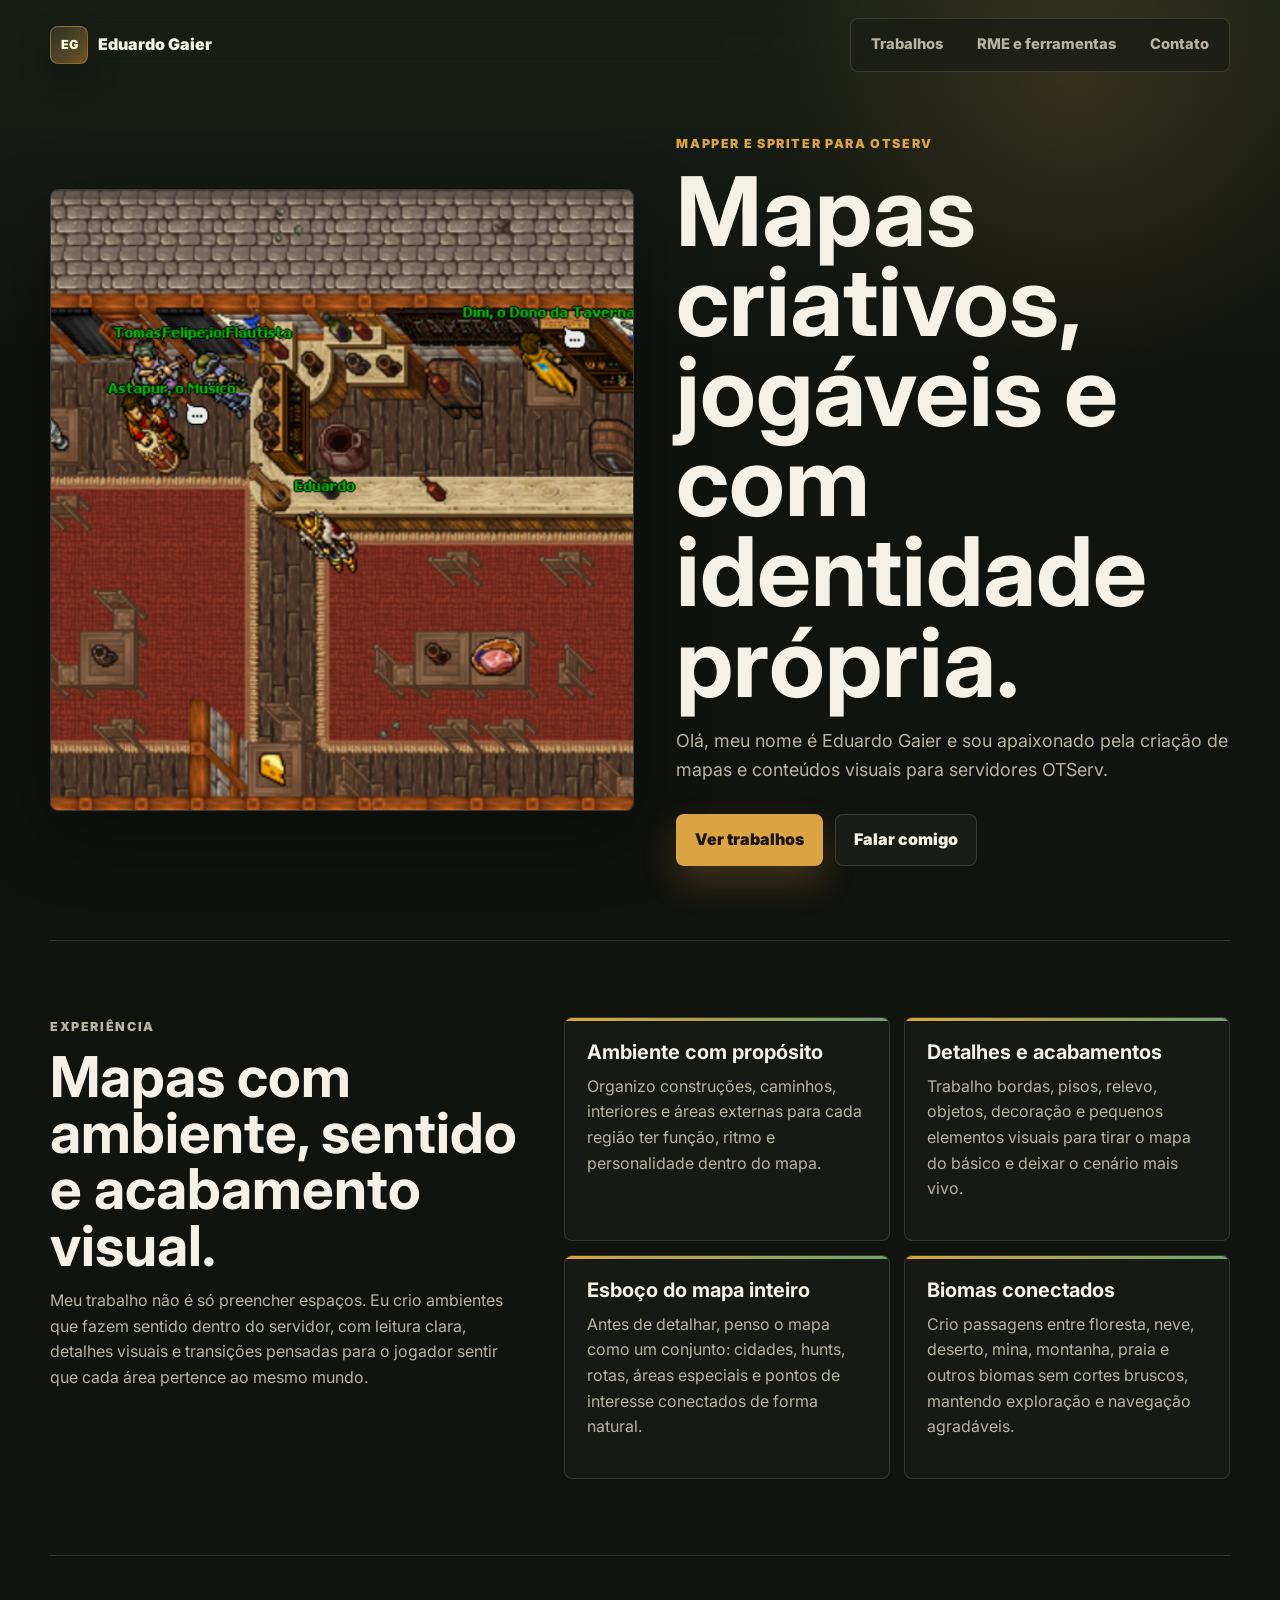
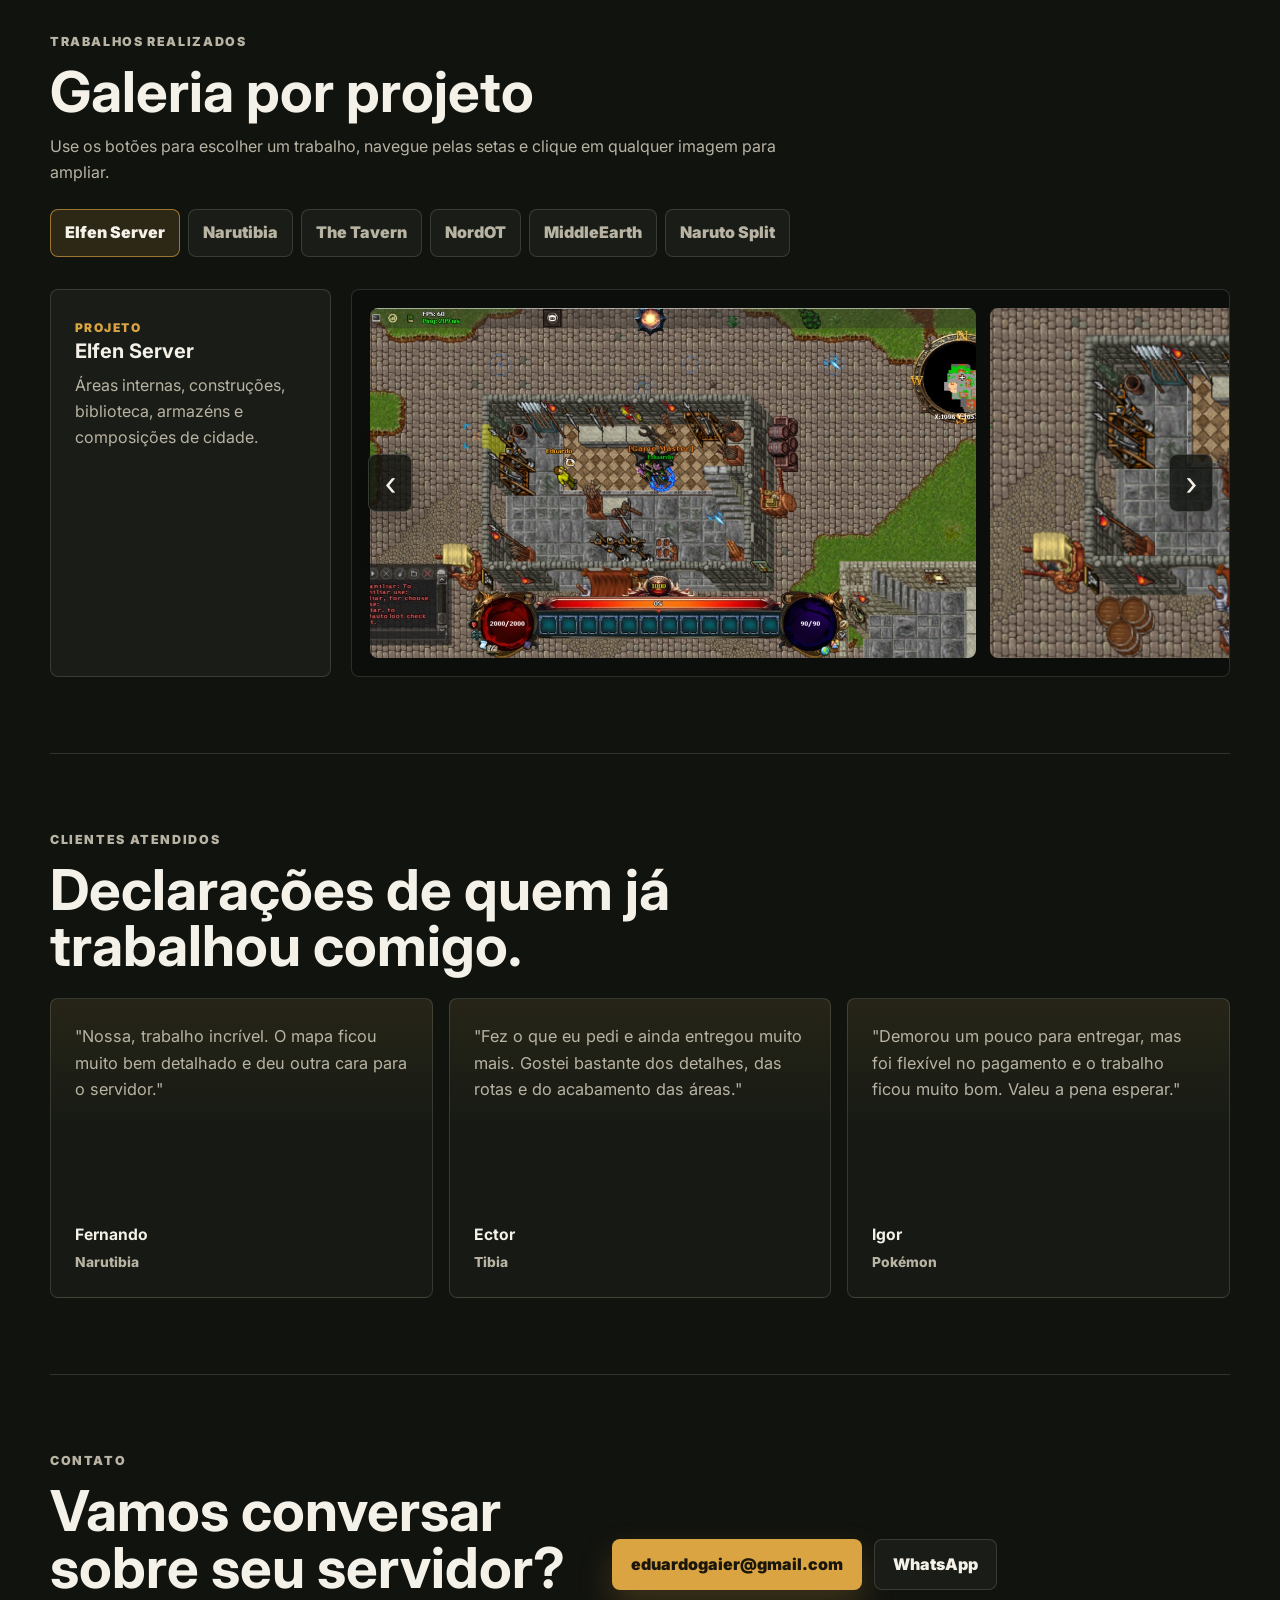
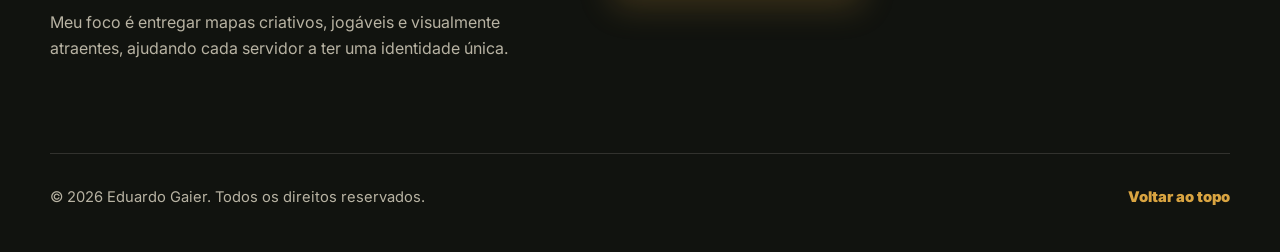
==== index.html @ 2054df47 "Remove aviso dos depoimentos" ====
<!doctype html>
<html lang="pt-BR">
  <head>
    <meta charset="utf-8" />
    <meta name="viewport" content="width=device-width, initial-scale=1" />
    <meta
      name="description"
      content="Portfólio de Eduardo Gaier, mapper e spriter para OTServ, com mapas detalhados, biomas conectados e ambientes com identidade própria."
    />
    <meta name="theme-color" content="#1a4f43" />
    <title>Eduardo Gaier | Mapper & Spriter OTServ</title>
    <link rel="preconnect" href="https://fonts.googleapis.com" />
    <link rel="preconnect" href="https://fonts.gstatic.com" crossorigin />
    <link
      href="https://fonts.googleapis.com/css2?family=Inter:wght@400;600;700;800;900&display=swap"
      rel="stylesheet"
    />
    <link rel="stylesheet" href="styles.css" />
  </head>
  <body>
    <header class="site-header">
      <a class="logo" href="#inicio" aria-label="Voltar para o início">
        <span class="logo-mark" aria-hidden="true">EG</span>
        <span>Eduardo Gaier</span>
      </a>

      <nav class="nav" aria-label="Navegação principal">
        <a href="#trabalhos">Trabalhos</a>
        <a href="rme.html">RME e ferramentas</a>
        <a href="#contato">Contato</a>
      </nav>
    </header>

    <main>
      <section class="hero" id="inicio">
        <div class="hero-media">
          <img src="images/tavern.png" alt="Mapa interno medieval criado para OTServ" />
        </div>

        <div class="hero-content">
          <p class="eyebrow">Mapper e spriter para OTServ</p>
          <h1>Mapas criativos, jogáveis e com identidade própria.</h1>
          <p class="hero-copy">
            Olá, meu nome é Eduardo Gaier e sou apaixonado pela criação de mapas
            e conteúdos visuais para servidores OTServ.
          </p>
          <div class="hero-actions" aria-label="Ações principais">
            <a class="button primary" href="#trabalhos">Ver trabalhos</a>
            <a class="button secondary" href="#contato">Falar comigo</a>
          </div>
        </div>
      </section>

      <section class="intro section-band" aria-labelledby="sobre-title">
        <div>
          <p class="eyebrow">Experiência</p>
          <h2 id="sobre-title">Mapas com ambiente, sentido e acabamento visual.</h2>
          <p class="intro-lead">
            Meu trabalho não é só preencher espaços. Eu crio ambientes que fazem
            sentido dentro do servidor, com leitura clara, detalhes visuais e
            transições pensadas para o jogador sentir que cada área pertence ao
            mesmo mundo.
          </p>
        </div>
        <div class="craft-list">
          <article>
            <h3>Ambiente com propósito</h3>
            <p>
              Organizo construções, caminhos, interiores e áreas externas para
              cada região ter função, ritmo e personalidade dentro do mapa.
            </p>
          </article>
          <article>
            <h3>Detalhes e acabamentos</h3>
            <p>
              Trabalho bordas, pisos, relevo, objetos, decoração e pequenos
              elementos visuais para tirar o mapa do básico e deixar o cenário
              mais vivo.
            </p>
          </article>
          <article>
            <h3>Esboço do mapa inteiro</h3>
            <p>
              Antes de detalhar, penso o mapa como um conjunto: cidades, hunts,
              rotas, áreas especiais e pontos de interesse conectados de forma
              natural.
            </p>
          </article>
          <article>
            <h3>Biomas conectados</h3>
            <p>
              Crio passagens entre floresta, neve, deserto, mina, montanha,
              praia e outros biomas sem cortes bruscos, mantendo exploração e
              navegação agradáveis.
            </p>
          </article>
        </div>
      </section>

      <section class="works section-band" id="trabalhos" aria-labelledby="trabalhos-title">
        <div class="section-heading">
          <p class="eyebrow">Trabalhos realizados</p>
          <h2 id="trabalhos-title">Galeria por projeto</h2>
          <p>
            Use os botões para escolher um trabalho, navegue pelas setas e clique
            em qualquer imagem para ampliar.
          </p>
        </div>

        <div class="work-tabs" role="tablist" aria-label="Selecionar trabalho">
          <button class="work-tab active" type="button" role="tab" aria-selected="true" data-work="elfen">
            Elfen Server
          </button>
          <button class="work-tab" type="button" role="tab" aria-selected="false" data-work="narutibia">
            Narutibia
          </button>
          <button class="work-tab" type="button" role="tab" aria-selected="false" data-work="tavern">
            The Tavern
          </button>
          <button class="work-tab" type="button" role="tab" aria-selected="false" data-work="nordot">
            NordOT
          </button>
          <button class="work-tab" type="button" role="tab" aria-selected="false" data-work="middleearth">
            MiddleEarth
          </button>
          <button class="work-tab" type="button" role="tab" aria-selected="false" data-work="split">
            Naruto Split
          </button>
        </div>

        <div class="work-panels">
          <article class="work-panel active" id="work-elfen" data-work-panel="elfen">
            <div class="work-copy">
              <span>Projeto</span>
              <h3>Elfen Server</h3>
              <p>Áreas internas, construções, biblioteca, armazéns e composições de cidade.</p>
            </div>
            <div class="carousel" data-carousel>
              <button class="carousel-arrow prev" type="button" aria-label="Imagem anterior">&lsaquo;</button>
              <div class="carousel-track">
                <button class="gallery-image" type="button"><img src="images/Elfen%20server.jpg" alt="Área de cidade no Elfen Server" /></button>
                <button class="gallery-image" type="button"><img src="images/armadosdsd.png" alt="Interior com detalhes de armazém" /></button>
                <button class="gallery-image" type="button"><img src="images/armaria.png" alt="Construções e área urbana do Elfen Server" /></button>
                <button class="gallery-image" type="button"><img src="images/biblioteca%202.png" alt="Biblioteca circular do Elfen Server" /></button>
                <button class="gallery-image" type="button"><img src="images/dp1.png" alt="Interior de construção com mobília" /></button>
                <button class="gallery-image" type="button"><img src="images/dp2.png" alt="Telhado e estrutura externa de construção" /></button>
              </div>
              <button class="carousel-arrow next" type="button" aria-label="Próxima imagem">&rsaquo;</button>
            </div>
          </article>

          <article class="work-panel" id="work-narutibia" data-work-panel="narutibia">
            <div class="work-copy">
              <span>Projeto</span>
              <h3>Narutibia</h3>
              <p>Templos, áreas arenosas, vilas e sprites simples para composição visual.</p>
            </div>
            <div class="carousel" data-carousel>
              <button class="carousel-arrow prev" type="button" aria-label="Imagem anterior">&lsaquo;</button>
              <div class="carousel-track">
                <button class="gallery-image" type="button"><img src="images/HOKAGUES.jpg" alt="Mapa de vila com monumento em área arenosa" /></button>
                <button class="gallery-image" type="button"><img src="images/HOJESDS.jpg" alt="Sprite circular com variação visual" /></button>
                <button class="gallery-image" type="button"><img src="images/ASDASD.png" alt="Sprite circular visto em diferentes escalas" /></button>
              </div>
              <button class="carousel-arrow next" type="button" aria-label="Próxima imagem">&rsaquo;</button>
            </div>
          </article>

          <article class="work-panel" id="work-tavern" data-work-panel="tavern">
            <div class="work-copy">
              <span>Projeto</span>
              <h3>The Tavern Online</h3>
              <p>Tavernas, docas, áreas congeladas e interiores com atmosfera medieval.</p>
            </div>
            <div class="carousel" data-carousel>
              <button class="carousel-arrow prev" type="button" aria-label="Imagem anterior">&lsaquo;</button>
              <div class="carousel-track">
                <button class="gallery-image" type="button"><img src="images/tavern.png" alt="Interior de taverna medieval" /></button>
                <button class="gallery-image" type="button"><img src="images/tavern%202.png" alt="Docas e barco em área de taverna" /></button>
                <button class="gallery-image" type="button"><img src="images/tavernbarco.png" alt="Área costeira com barco e píer" /></button>
                <button class="gallery-image" type="button"><img src="images/taverngelo.png" alt="Mapa congelado com elementos de gelo" /></button>
                <button class="gallery-image" type="button"><img src="images/sala%20de%20eventos.png" alt="Sala de eventos com cenário nevado" /></button>
              </div>
              <button class="carousel-arrow next" type="button" aria-label="Próxima imagem">&rsaquo;</button>
            </div>
          </article>

          <article class="work-panel" id="work-nordot" data-work-panel="nordot">
            <div class="work-copy">
              <span>Projeto</span>
              <h3>NordOT</h3>
              <p>Minas, cavernas, áreas de minério e espaços subterrâneos para exploração.</p>
            </div>
            <div class="carousel" data-carousel>
              <button class="carousel-arrow prev" type="button" aria-label="Imagem anterior">&lsaquo;</button>
              <div class="carousel-track">
                <button class="gallery-image" type="button"><img src="images/mina.png" alt="Área de mina com cenário rochoso e neve" /></button>
                <button class="gallery-image" type="button"><img src="images/minerios1.png" alt="Entrada de mina com minérios ao redor" /></button>
                <button class="gallery-image" type="button"><img src="images/minerios%202.png" alt="Interior de mina com pontos de minério" /></button>
              </div>
              <button class="carousel-arrow next" type="button" aria-label="Próxima imagem">&rsaquo;</button>
            </div>
          </article>

          <article class="work-panel" id="work-middleearth" data-work-panel="middleearth">
            <div class="work-copy">
              <span>Projeto</span>
              <h3>MiddleEarth</h3>
              <p>Templos, montanhas, áreas externas e ambientes de fantasia customizados.</p>
            </div>
            <div class="carousel" data-carousel>
              <button class="carousel-arrow prev" type="button" aria-label="Imagem anterior">&lsaquo;</button>
              <div class="carousel-track">
                <button class="gallery-image" type="button"><img src="images/templo4.png" alt="Templo circular em ambiente de fantasia" /></button>
                <button class="gallery-image" type="button"><img src="images/asd33re.png" alt="Área externa com montanhas nevadas" /></button>
              </div>
              <button class="carousel-arrow next" type="button" aria-label="Próxima imagem">&rsaquo;</button>
            </div>
          </article>

          <article class="work-panel" id="work-split" data-work-panel="split">
            <div class="work-copy">
              <span>Projeto</span>
              <h3>Naruto Split</h3>
              <p>Mapas temáticos, construções e áreas de evento para servidores inspirados em Naruto.</p>
            </div>
            <div class="carousel" data-carousel>
              <button class="carousel-arrow prev" type="button" aria-label="Imagem anterior">&lsaquo;</button>
              <div class="carousel-track">
                <button class="gallery-image" type="button"><img src="images/HOKAGUES.jpg" alt="Vila temática de Naruto Split" /></button>
                <button class="gallery-image" type="button"><img src="images/ASDASD.png" alt="Sprite temático para Naruto Split" /></button>
                <button class="gallery-image" type="button"><img src="images/sala%20de%20eventos.png" alt="Área de evento temática" /></button>
              </div>
              <button class="carousel-arrow next" type="button" aria-label="Próxima imagem">&rsaquo;</button>
            </div>
          </article>
        </div>
      </section>

      <section class="testimonials section-band" id="clientes" aria-labelledby="clientes-title">
        <div class="section-heading">
          <p class="eyebrow">Clientes atendidos</p>
          <h2 id="clientes-title">Declarações de quem já trabalhou comigo.</h2>
        </div>

        <div class="testimonial-grid">
          <article class="testimonial-card">
            <p>
              "Nossa, trabalho incrível. O mapa ficou muito bem detalhado e deu
              outra cara para o servidor."
            </p>
            <div>
              <strong>Fernando</strong>
              <span>Narutibia</span>
            </div>
          </article>

          <article class="testimonial-card">
            <p>
              "Fez o que eu pedi e ainda entregou muito mais. Gostei bastante dos
              detalhes, das rotas e do acabamento das áreas."
            </p>
            <div>
              <strong>Ector</strong>
              <span>Tibia</span>
            </div>
          </article>

          <article class="testimonial-card">
            <p>
              "Demorou um pouco para entregar, mas foi flexível no pagamento e o
              trabalho ficou muito bom. Valeu a pena esperar."
            </p>
            <div>
              <strong>Igor</strong>
              <span>Pokémon</span>
            </div>
          </article>
        </div>
      </section>

      <section class="contact section-band" id="contato" aria-labelledby="contato-title">
        <div>
          <p class="eyebrow">Contato</p>
          <h2 id="contato-title">Vamos conversar sobre seu servidor?</h2>
          <p>
            Meu foco é entregar mapas criativos, jogáveis e visualmente atraentes,
            ajudando cada servidor a ter uma identidade única.
          </p>
        </div>

        <div class="contact-actions" aria-label="Contatos">
          <a class="button primary" href="mailto:eduardogaier@gmail.com">eduardogaier@gmail.com</a>
          <a class="button secondary" href="https://wa.me/5555991773439" target="_blank" rel="noreferrer">
            WhatsApp
          </a>
        </div>
      </section>
    </main>

    <div class="lightbox" aria-hidden="true" role="dialog" aria-label="Visualização da imagem">
      <button class="lightbox-close" type="button" aria-label="Fechar imagem">&times;</button>
      <button class="lightbox-nav lightbox-prev" type="button" aria-label="Imagem anterior">&lsaquo;</button>
      <img src="" alt="" />
      <button class="lightbox-nav lightbox-next" type="button" aria-label="Próxima imagem">&rsaquo;</button>
    </div>

    <footer class="site-footer">
      <span>© <span id="year"></span> Eduardo Gaier. Todos os direitos reservados.</span>
      <a href="#inicio">Voltar ao topo</a>
    </footer>

    <script src="script.js"></script>
  </body>
</html>
---- styles.css ----
:root {
  color-scheme: dark;
  --bg: #11130f;
  --surface: #1a1d17;
  --surface-soft: #242a20;
  --text: #f4f1e8;
  --muted: #b8b3a3;
  --brand: #d9a441;
  --brand-dark: #9d642b;
  --accent: #70a36d;
  --line: rgba(244, 241, 232, 0.14);
  --shadow: 0 22px 70px rgba(0, 0, 0, 0.34);
}

* {
  box-sizing: border-box;
}

html {
  scroll-behavior: smooth;
}

body {
  margin: 0;
  min-width: 320px;
  background:
    linear-gradient(180deg, rgba(112, 163, 109, 0.08), transparent 360px),
    radial-gradient(circle at 84% 2%, rgba(217, 164, 65, 0.16), transparent 310px),
    var(--bg);
  color: var(--text);
  font-family: "Inter", system-ui, -apple-system, BlinkMacSystemFont, "Segoe UI", sans-serif;
  line-height: 1.6;
}

body.lightbox-open {
  overflow: hidden;
}

img {
  display: block;
  max-width: 100%;
}

a,
button {
  color: inherit;
  font: inherit;
}

a {
  text-decoration: none;
}

button {
  cursor: pointer;
}

.site-header {
  position: sticky;
  top: 0;
  z-index: 20;
  display: flex;
  align-items: center;
  justify-content: space-between;
  gap: 24px;
  width: min(1180px, calc(100% - 32px));
  margin: 0 auto;
  padding: 18px 0;
  backdrop-filter: blur(18px);
}

.logo,
.nav,
.hero-actions,
.contact-actions,
.site-footer {
  display: flex;
  align-items: center;
}

.logo {
  gap: 10px;
  font-weight: 900;
  letter-spacing: 0;
}

.logo-mark {
  display: grid;
  width: 38px;
  height: 38px;
  place-items: center;
  border: 1px solid rgba(217, 164, 65, 0.45);
  border-radius: 8px;
  background: linear-gradient(135deg, #2c3527, #6e5126);
  color: #fff7df;
  font-size: 0.78rem;
  box-shadow: 0 14px 32px rgba(0, 0, 0, 0.3);
}

.nav {
  gap: 6px;
  padding: 6px;
  border: 1px solid var(--line);
  border-radius: 8px;
  background: rgba(26, 29, 23, 0.78);
}

.nav a {
  padding: 8px 14px;
  border-radius: 6px;
  color: var(--muted);
  font-size: 0.92rem;
  font-weight: 800;
  white-space: nowrap;
}

.nav a:hover,
.nav a:focus-visible {
  background: var(--surface-soft);
  color: var(--text);
}

.hero,
.section-band,
.site-footer {
  width: min(1180px, calc(100% - 32px));
  margin: 0 auto;
}

.hero {
  display: grid;
  grid-template-columns: minmax(0, 0.95fr) minmax(320px, 0.9fr);
  gap: 42px;
  align-items: center;
  min-height: calc(100vh - 74px);
  padding: 44px 0 74px;
}

.hero-media {
  overflow: hidden;
  border: 1px solid var(--line);
  border-radius: 8px;
  background: var(--surface);
  box-shadow: var(--shadow);
}

.hero-media img {
  width: 100%;
  height: clamp(320px, 52vw, 620px);
  object-fit: cover;
}

.hero-content {
  max-width: 640px;
}

.eyebrow {
  margin: 0 0 12px;
  color: var(--brand);
  font-size: 0.78rem;
  font-weight: 900;
  letter-spacing: 0.13em;
  text-transform: uppercase;
}

h1,
h2,
h3,
p {
  margin-top: 0;
}

h1 {
  margin-bottom: 20px;
  font-size: clamp(3rem, 7.5vw, 6.7rem);
  line-height: 0.94;
  letter-spacing: 0;
}

h2 {
  margin-bottom: 14px;
  font-size: clamp(2.1rem, 4.4vw, 4rem);
  line-height: 1;
  letter-spacing: 0;
}

h3 {
  margin-bottom: 10px;
  font-size: 1.25rem;
  line-height: 1.2;
}

.hero-copy,
.section-heading p,
.intro p,
.intro-lead,
.craft-list p,
.work-copy p,
.tools p,
.testimonial-card p,
.testimonial-card span,
.contact p {
  color: var(--muted);
}

.hero-copy {
  max-width: 600px;
  margin-bottom: 30px;
  font-size: 1.12rem;
}

.hero-actions,
.contact-actions {
  flex-wrap: wrap;
  gap: 12px;
}

.button {
  display: inline-flex;
  align-items: center;
  justify-content: center;
  min-height: 46px;
  padding: 12px 18px;
  border: 1px solid transparent;
  border-radius: 8px;
  font-weight: 900;
}

.button.primary {
  background: var(--brand);
  color: #1b160b;
  box-shadow: 0 16px 34px rgba(217, 164, 65, 0.22);
}

.button.primary:hover,
.button.primary:focus-visible {
  background: #f0bd59;
}

.button.secondary {
  border-color: var(--line);
  background: var(--surface);
  color: var(--text);
}

.section-band {
  padding: 76px 0;
  border-top: 1px solid var(--line);
}

.intro {
  display: grid;
  grid-template-columns: minmax(0, 0.72fr) minmax(320px, 1fr);
  gap: 34px;
}

.craft-list,
.intro-grid,
.tool-list {
  display: grid;
  grid-template-columns: repeat(2, minmax(0, 1fr));
  gap: 14px;
}

.craft-list article,
.intro article,
.tool-list article {
  min-height: 190px;
  padding: 22px;
  border: 1px solid var(--line);
  border-radius: 8px;
  background: rgba(26, 29, 23, 0.72);
}

.craft-list article {
  position: relative;
  overflow: hidden;
}

.craft-list article::before {
  content: "";
  position: absolute;
  top: 0;
  left: 0;
  width: 100%;
  height: 3px;
  background: linear-gradient(90deg, var(--brand), var(--accent));
}

.intro article span {
  display: block;
  margin-bottom: 28px;
  color: rgba(217, 164, 65, 0.56);
  font-size: 2rem;
  font-weight: 900;
  line-height: 1;
}

.section-heading {
  max-width: 760px;
  margin-bottom: 24px;
}

.work-tabs {
  display: flex;
  gap: 8px;
  overflow-x: auto;
  padding: 0 0 14px;
  scrollbar-width: thin;
}

.work-tab {
  flex: 0 0 auto;
  padding: 10px 14px;
  border: 1px solid var(--line);
  border-radius: 8px;
  background: var(--surface);
  color: var(--muted);
  font-weight: 900;
}

.work-tab:hover,
.work-tab:focus-visible,
.work-tab.active {
  border-color: rgba(217, 164, 65, 0.65);
  background: rgba(217, 164, 65, 0.14);
  color: var(--text);
}

.work-panels {
  margin-top: 18px;
}

.work-panel {
  display: none;
  grid-template-columns: minmax(220px, 0.32fr) minmax(0, 1fr);
  gap: 20px;
  align-items: stretch;
}

.work-panel.active {
  display: grid;
}

.work-copy {
  padding: 24px;
  border: 1px solid var(--line);
  border-radius: 8px;
  background: var(--surface);
}

.work-copy span {
  color: var(--brand);
  font-size: 0.75rem;
  font-weight: 900;
  letter-spacing: 0.12em;
  text-transform: uppercase;
}

.carousel {
  position: relative;
  overflow: hidden;
  min-height: 388px;
  border: 1px solid var(--line);
  border-radius: 8px;
  background: #0c0e0b;
}

.carousel-track {
  display: grid;
  grid-auto-columns: minmax(72%, 1fr);
  grid-auto-flow: column;
  gap: 14px;
  height: 100%;
  overflow-x: auto;
  padding: 18px;
  scroll-behavior: smooth;
  scroll-snap-type: x mandatory;
  scrollbar-width: none;
}

.carousel-track::-webkit-scrollbar {
  display: none;
}

.gallery-image {
  position: relative;
  display: block;
  width: 100%;
  height: 350px;
  overflow: hidden;
  padding: 0;
  border: 0;
  border-radius: 8px;
  background: #151812;
  cursor: zoom-in;
  scroll-snap-align: center;
}

.gallery-image img {
  width: 100%;
  height: 100%;
  object-fit: cover;
  transition: filter 180ms ease;
}

.gallery-image.titled img {
  height: calc(100% - 54px);
  padding-bottom: 0;
  background: #151812;
  object-fit: contain;
}

.gallery-caption {
  position: absolute;
  right: 0;
  bottom: 0;
  left: 0;
  min-height: 54px;
  padding: 14px 16px;
  border-top: 1px solid rgba(244, 241, 232, 0.14);
  background: rgba(12, 14, 11, 0.94);
  color: var(--text);
  font-size: 0.95rem;
  font-weight: 900;
  text-align: left;
}

.gallery-image:hover img,
.gallery-image:focus-visible img {
  filter: brightness(1.08);
}

.carousel-arrow,
.lightbox-close,
.lightbox-nav {
  display: grid;
  place-items: center;
  border: 1px solid rgba(244, 241, 232, 0.18);
  border-radius: 8px;
  background: rgba(17, 19, 15, 0.82);
  color: var(--text);
  box-shadow: 0 16px 40px rgba(0, 0, 0, 0.34);
}

.carousel-arrow {
  position: absolute;
  top: 50%;
  z-index: 3;
  width: 44px;
  height: 58px;
  transform: translateY(-50%);
  font-size: 2.1rem;
  line-height: 1;
}

.carousel-arrow:hover,
.carousel-arrow:focus-visible,
.lightbox-close:hover,
.lightbox-close:focus-visible,
.lightbox-nav:hover,
.lightbox-nav:focus-visible {
  border-color: rgba(217, 164, 65, 0.78);
  background: rgba(36, 42, 32, 0.96);
}

.carousel-arrow.prev {
  left: 16px;
}

.carousel-arrow.next {
  right: 16px;
}

.tools {
  display: grid;
  grid-template-columns: minmax(0, 0.76fr) minmax(320px, 1fr);
  gap: 34px;
}

.rme-carousel .carousel-track {
  grid-auto-columns: clamp(240px, 31vw, 430px);
  align-items: start;
}

.rme-carousel .gallery-image {
  height: auto;
  aspect-ratio: 1323 / 885;
}

.rme-carousel .gallery-image.titled img {
  height: calc(100% - 46px);
}

.rme-carousel .gallery-caption {
  min-height: 46px;
  padding: 12px 14px;
  font-size: 0.86rem;
}

.testimonials {
  position: relative;
}

.testimonial-grid {
  display: grid;
  grid-template-columns: repeat(3, minmax(0, 1fr));
  gap: 16px;
}

.testimonial-card {
  display: flex;
  min-height: 300px;
  flex-direction: column;
  justify-content: space-between;
  gap: 28px;
  padding: 24px;
  border: 1px solid var(--line);
  border-radius: 8px;
  background:
    linear-gradient(180deg, rgba(217, 164, 65, 0.08), transparent 42%),
    rgba(26, 29, 23, 0.78);
}

.testimonial-card p {
  margin-bottom: 0;
  font-size: 1.02rem;
}

.testimonial-card strong,
.testimonial-card span {
  display: block;
}

.testimonial-card strong {
  color: var(--text);
  font-size: 0.98rem;
}

.testimonial-card span {
  margin-top: 4px;
  font-size: 0.86rem;
  font-weight: 800;
}

.contact {
  display: grid;
  grid-template-columns: minmax(0, 0.85fr) minmax(280px, 1fr);
  gap: 36px;
  align-items: center;
}

.site-footer {
  justify-content: space-between;
  gap: 18px;
  padding: 32px 0 42px;
  border-top: 1px solid var(--line);
  color: var(--muted);
  font-size: 0.92rem;
}

.site-footer a {
  color: var(--brand);
  font-weight: 900;
}

.lightbox {
  position: fixed;
  inset: 0;
  z-index: 50;
  display: none;
  align-items: center;
  justify-content: center;
  padding: 72px;
  background: rgba(0, 0, 0, 0.88);
}

.lightbox.open {
  display: flex;
}

.lightbox img {
  max-width: min(96vw, 1500px);
  max-height: 86vh;
  border: 1px solid rgba(244, 241, 232, 0.18);
  border-radius: 8px;
  object-fit: contain;
  box-shadow: 0 28px 90px rgba(0, 0, 0, 0.5);
}

.lightbox-close {
  position: absolute;
  top: 20px;
  right: 20px;
  width: 46px;
  height: 46px;
  font-size: 2rem;
  line-height: 1;
}

.lightbox-nav {
  position: absolute;
  top: 50%;
  width: 50px;
  height: 68px;
  transform: translateY(-50%);
  font-size: 2.4rem;
}

.lightbox-prev {
  left: 20px;
}

.lightbox-next {
  right: 20px;
}

:focus-visible {
  outline: 3px solid rgba(217, 164, 65, 0.76);
  outline-offset: 3px;
}

@media (max-width: 940px) {
  .site-header {
    align-items: flex-start;
    flex-direction: column;
  }

  .nav {
    width: 100%;
    overflow-x: auto;
  }

  .hero,
  .intro,
  .tools,
  .contact,
  .work-panel.active {
    grid-template-columns: 1fr;
  }

  .hero {
    min-height: auto;
    padding-top: 28px;
  }

  .hero-media {
    order: 2;
  }

  .carousel {
    min-height: 330px;
  }

  .gallery-image {
    height: 300px;
  }

  .testimonial-grid {
    grid-template-columns: 1fr;
  }

  .testimonial-card {
    min-height: auto;
  }
}

@media (max-width: 640px) {
  .site-header,
  .hero,
  .section-band,
  .site-footer {
    width: min(100% - 24px, 1180px);
  }

  .craft-list,
  .intro-grid,
  .tool-list {
    grid-template-columns: 1fr;
  }

  .button {
    width: 100%;
  }

  .carousel-track {
    grid-auto-columns: 100%;
    padding: 12px;
  }

  .rme-carousel .carousel-track {
    grid-auto-columns: 86%;
  }

  .carousel-arrow {
    width: 38px;
    height: 52px;
  }

  .gallery-image {
    height: 260px;
  }

  .lightbox {
    padding: 72px 12px;
  }

  .lightbox-nav {
    bottom: 18px;
    top: auto;
    width: 48px;
    height: 48px;
    transform: none;
  }

  .lightbox-prev {
    left: calc(50% - 58px);
  }

  .lightbox-next {
    right: calc(50% - 58px);
  }

  .site-footer {
    align-items: flex-start;
    flex-direction: column;
  }
}
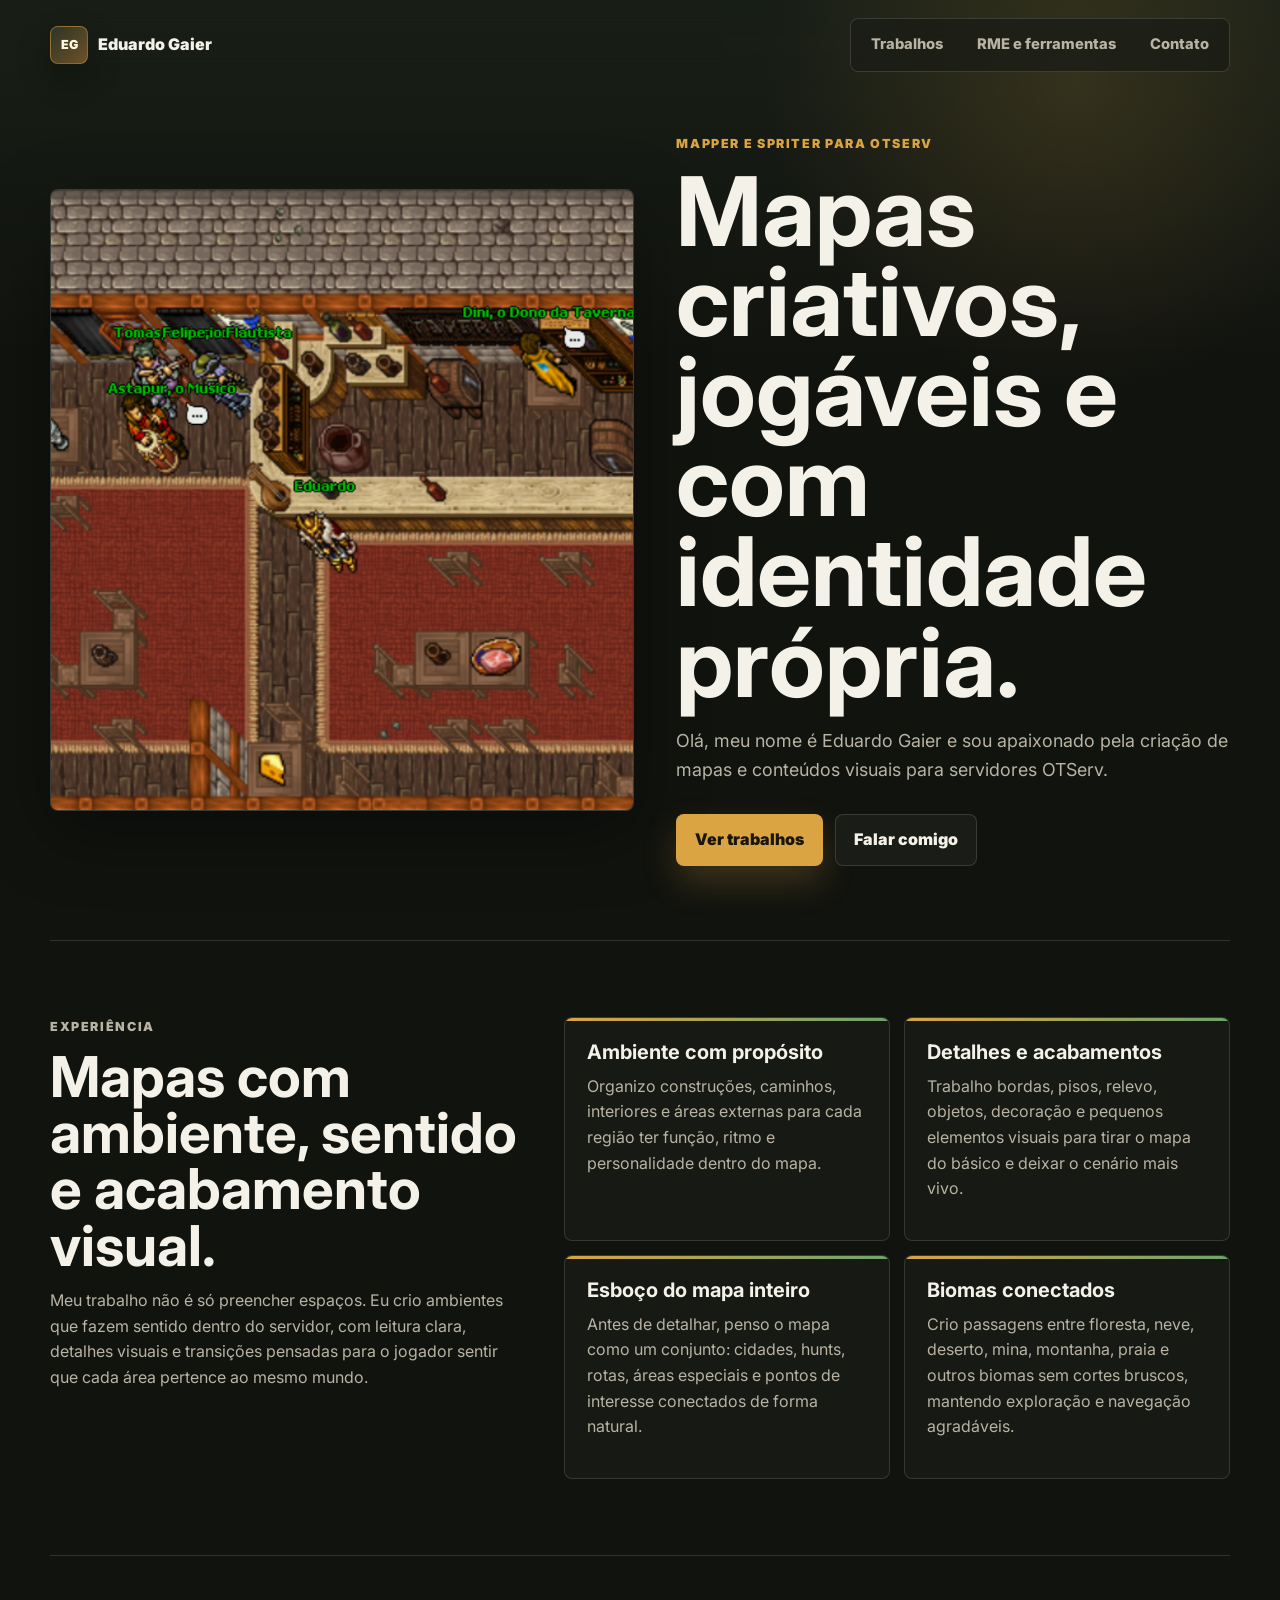
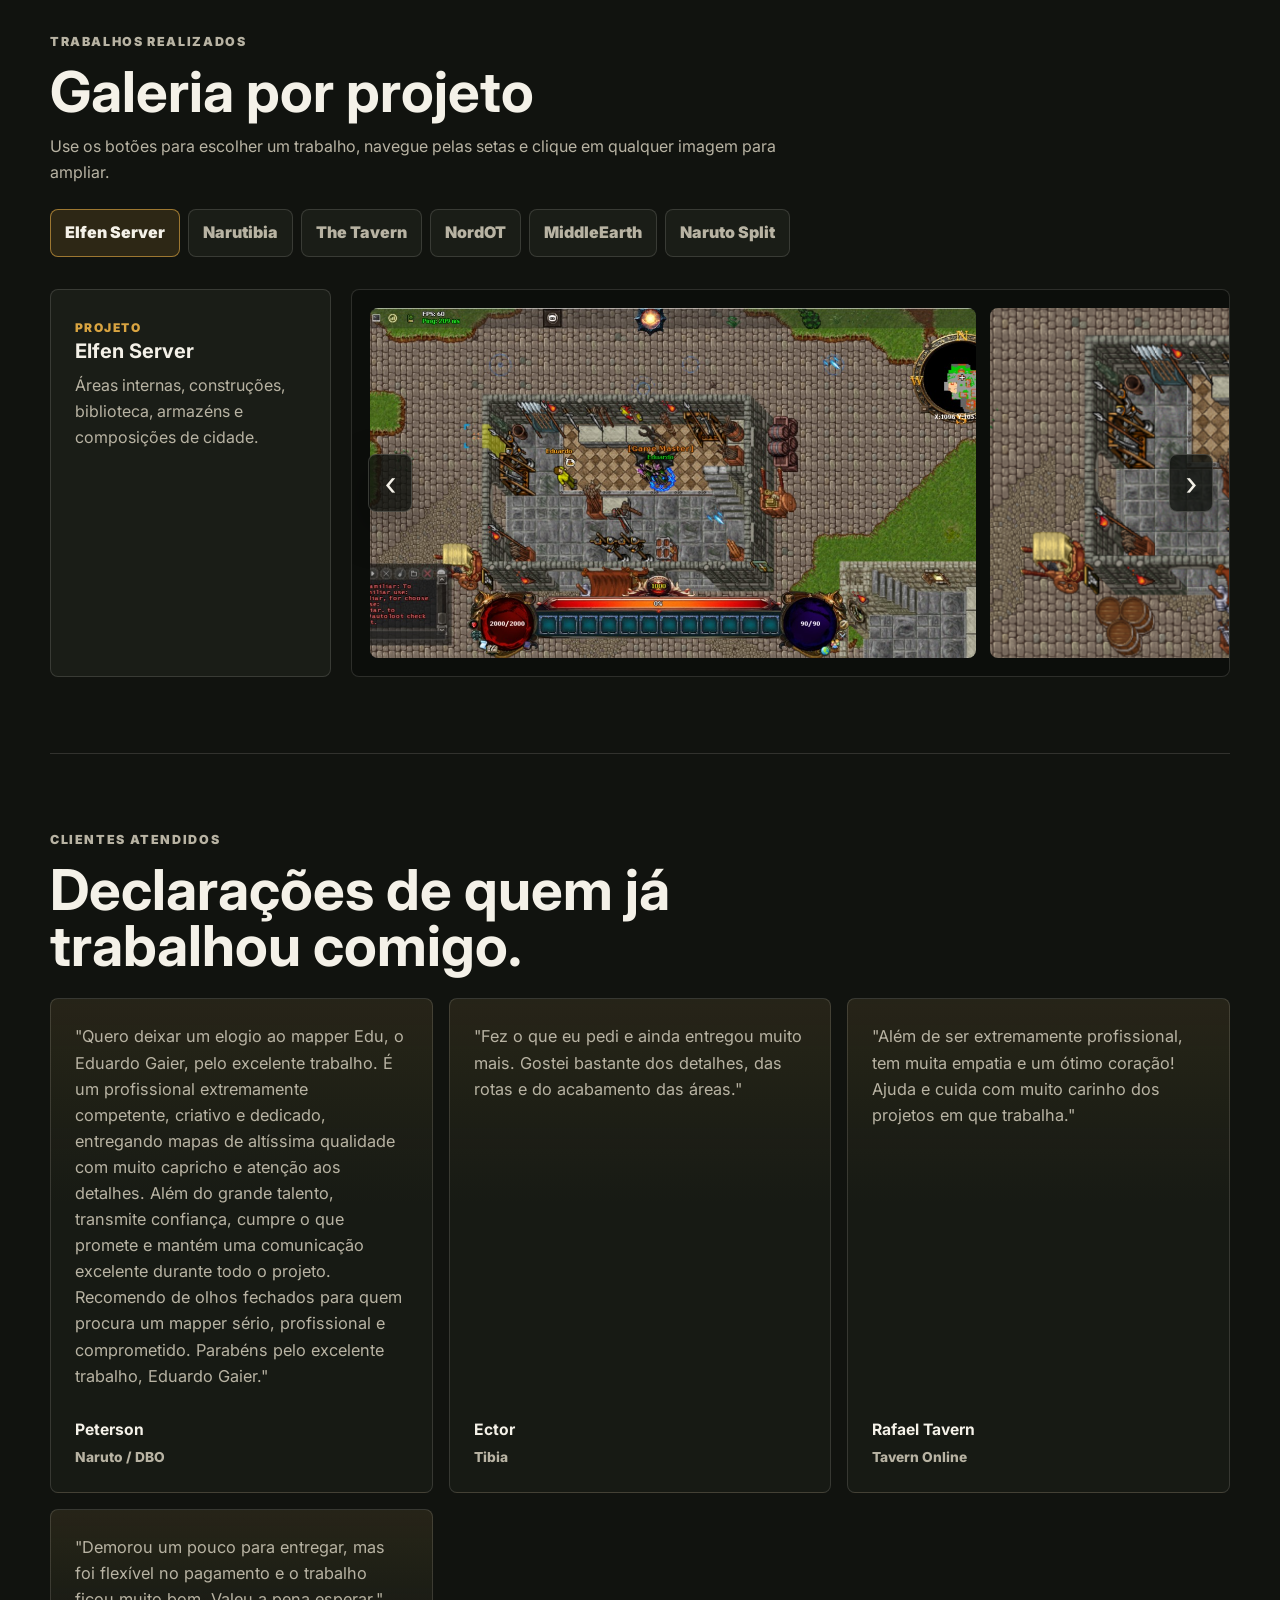
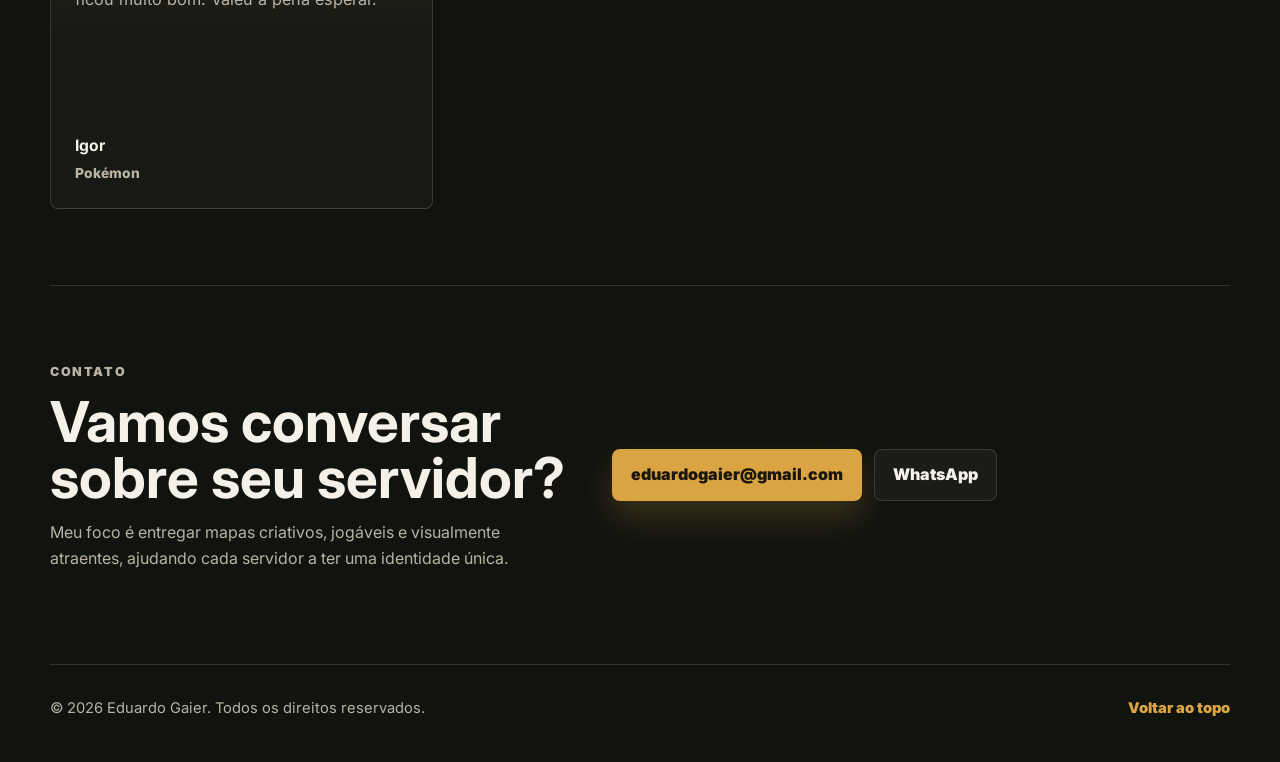
==== commit b942af30: "Atualiza depoimentos de clientes" ====
--- a/index.html
+++ b/index.html
@@ -246,12 +246,18 @@
         <div class="testimonial-grid">
           <article class="testimonial-card">
             <p>
-              "Nossa, trabalho incrível. O mapa ficou muito bem detalhado e deu
-              outra cara para o servidor."
+              "Quero deixar um elogio ao mapper Edu, o Eduardo Gaier, pelo
+              excelente trabalho. É um profissional extremamente competente,
+              criativo e dedicado, entregando mapas de altíssima qualidade com
+              muito capricho e atenção aos detalhes. Além do grande talento,
+              transmite confiança, cumpre o que promete e mantém uma comunicação
+              excelente durante todo o projeto. Recomendo de olhos fechados para
+              quem procura um mapper sério, profissional e comprometido. Parabéns
+              pelo excelente trabalho, Eduardo Gaier."
             </p>
             <div>
-              <strong>Fernando</strong>
-              <span>Narutibia</span>
+              <strong>Peterson</strong>
+              <span>Naruto / DBO</span>
             </div>
           </article>
 
@@ -263,6 +269,18 @@
             <div>
               <strong>Ector</strong>
               <span>Tibia</span>
+            </div>
+          </article>
+
+          <article class="testimonial-card">
+            <p>
+              "Além de ser extremamente profissional, tem muita empatia e um ótimo
+              coração! Ajuda e cuida com muito carinho dos projetos em que
+              trabalha."
+            </p>
+            <div>
+              <strong>Rafael Tavern</strong>
+              <span>Tavern Online</span>
             </div>
           </article>
 
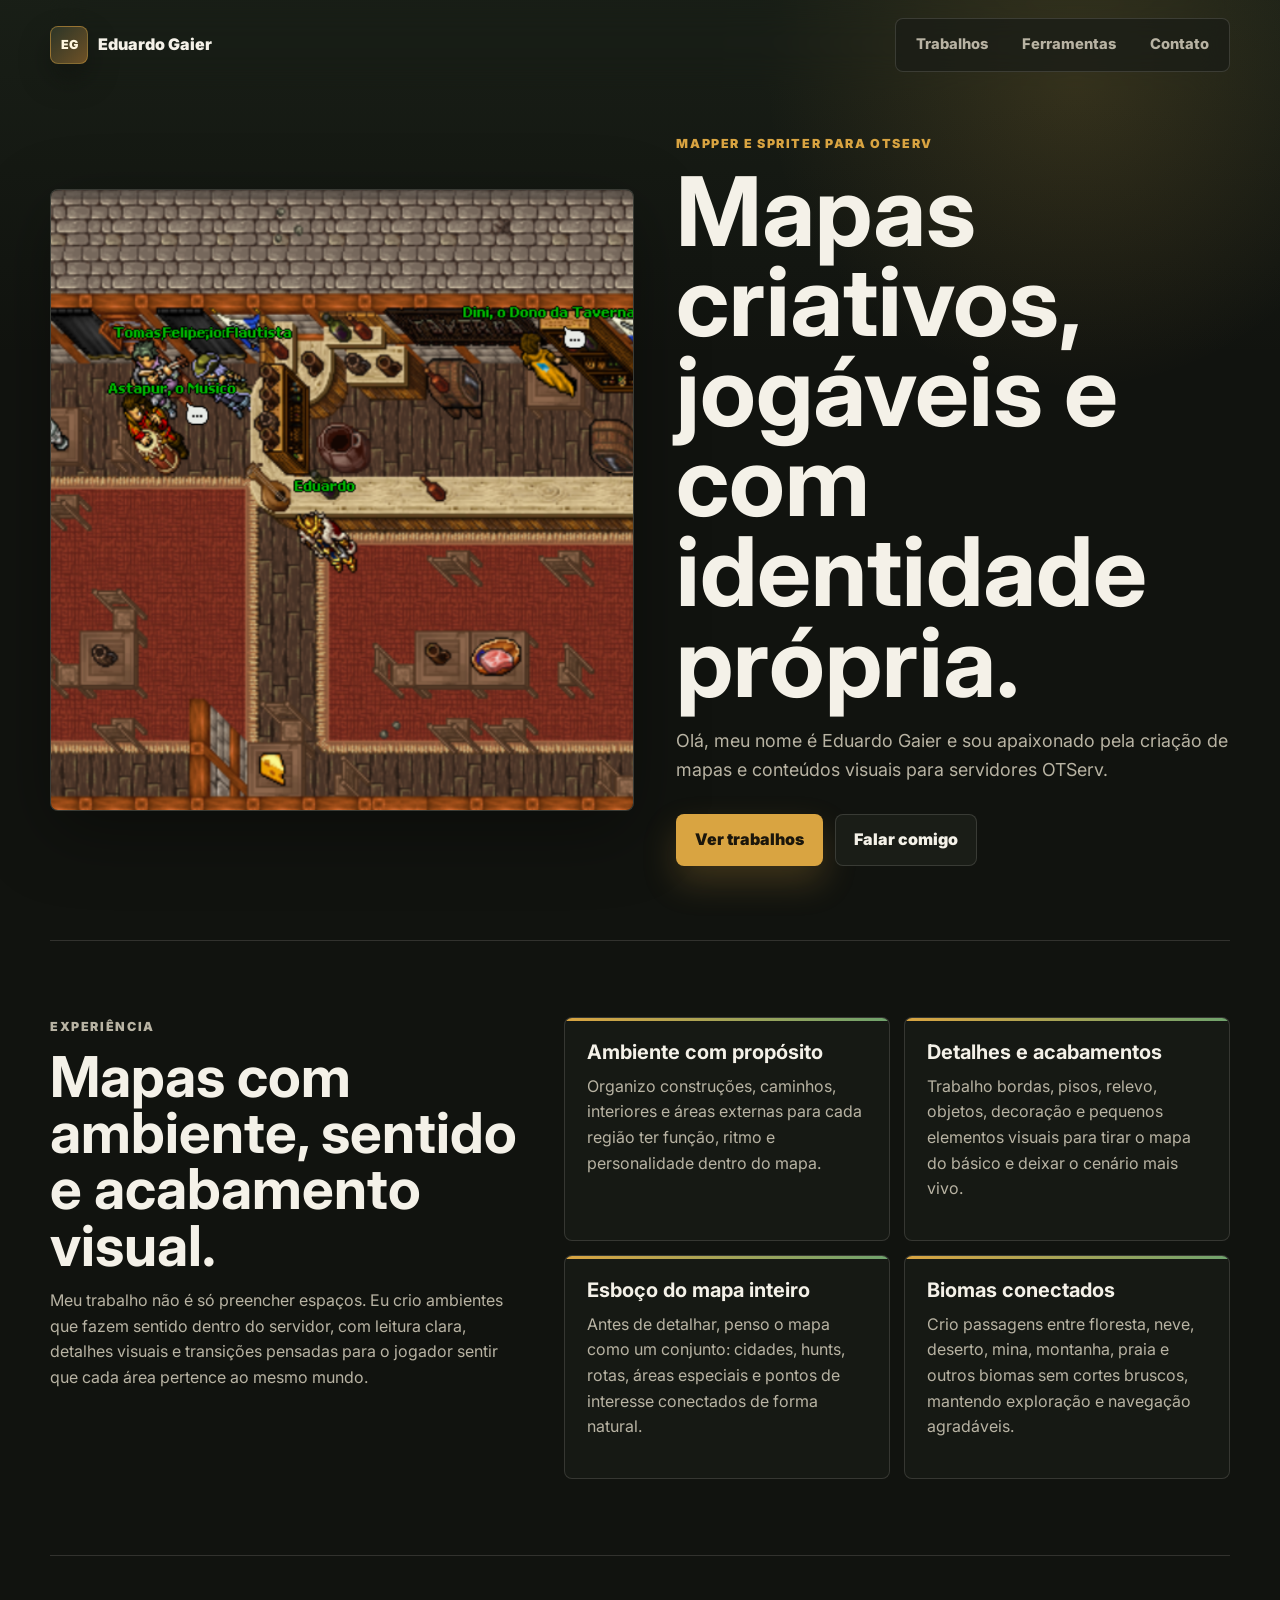
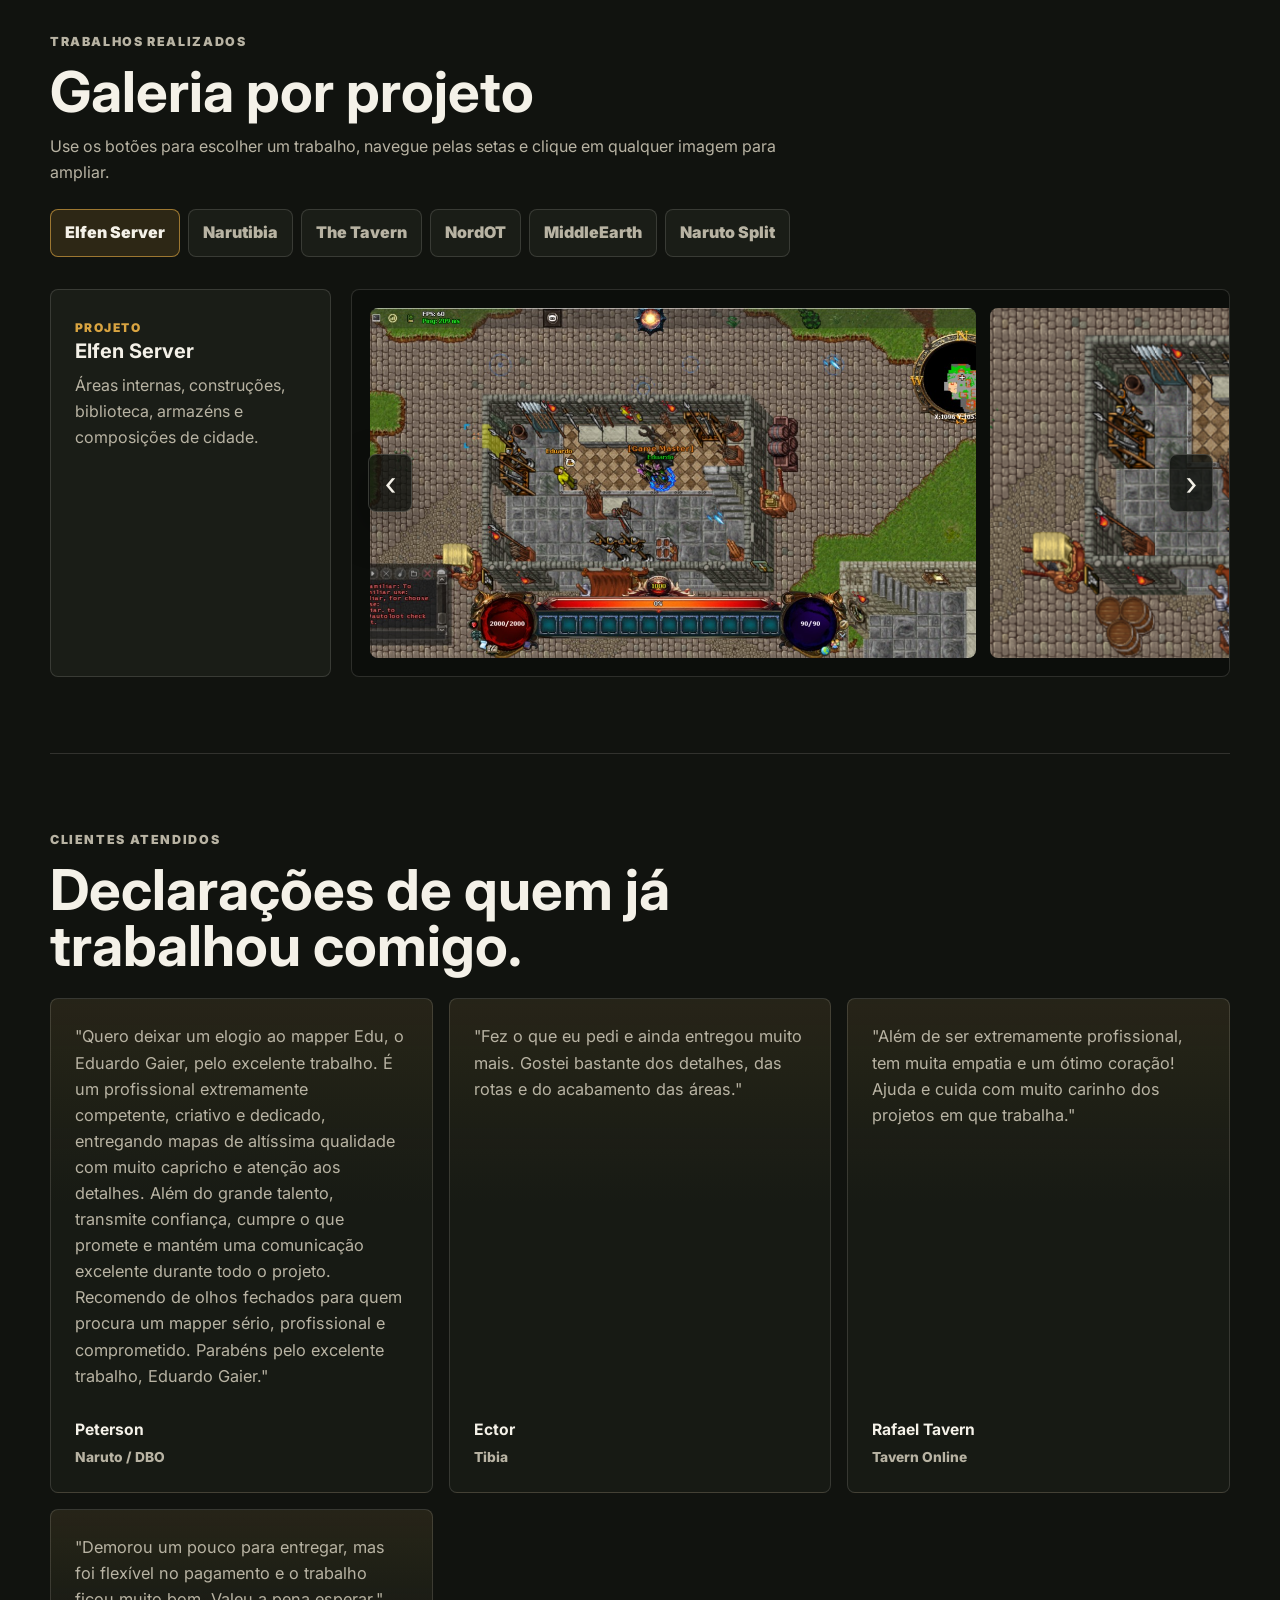
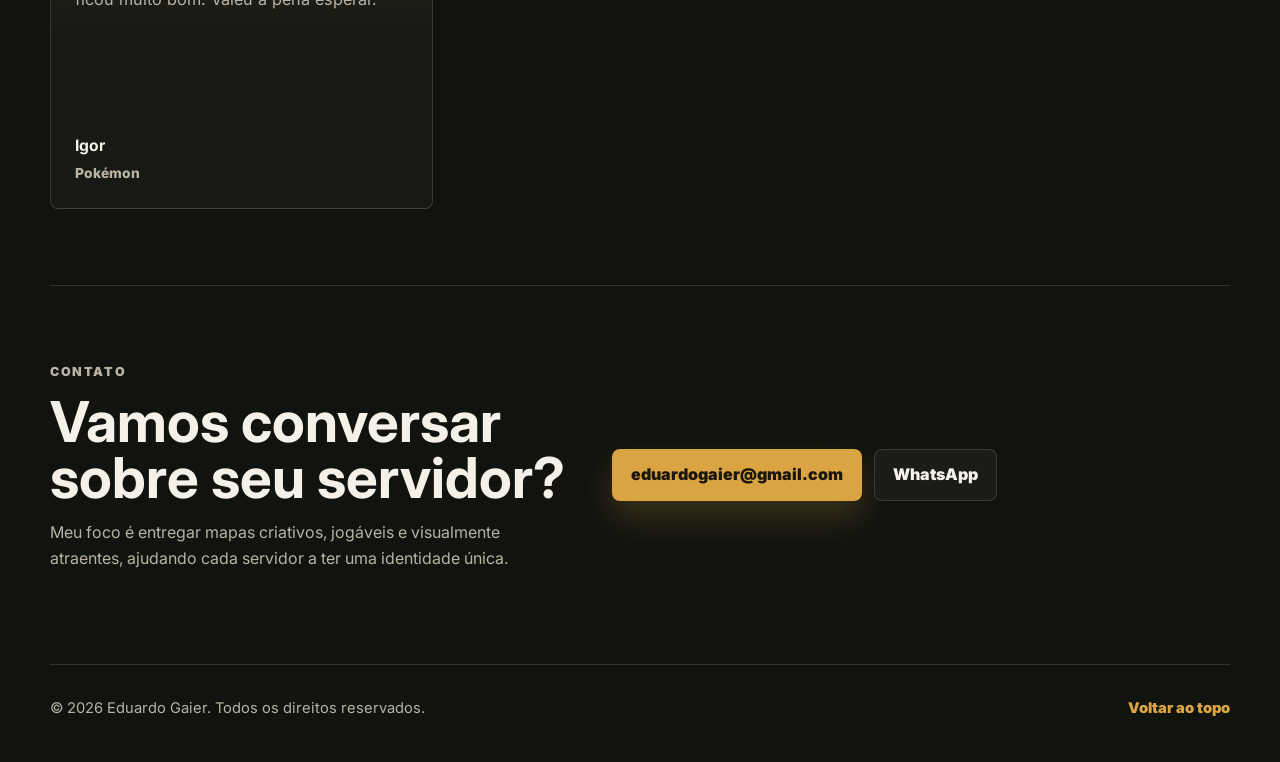
==== commit 7f419819: "Adiciona pagina PackLibrary e atualiza ferramentas" ====
--- a/index.html
+++ b/index.html
@@ -26,7 +26,7 @@
 
       <nav class="nav" aria-label="Navegação principal">
         <a href="#trabalhos">Trabalhos</a>
-        <a href="rme.html">RME e ferramentas</a>
+        <a href="rme.html">Ferramentas</a>
         <a href="#contato">Contato</a>
       </nav>
     </header>
--- a/styles.css
+++ b/styles.css
@@ -115,7 +115,8 @@
 }
 
 .nav a:hover,
-.nav a:focus-visible {
+.nav a:focus-visible,
+.nav a[aria-current="page"] {
   background: var(--surface-soft);
   color: var(--text);
 }
@@ -248,6 +249,52 @@
   border-top: 1px solid var(--line);
 }
 
+.compact-band {
+  padding: 34px 0;
+}
+
+.tool-menu {
+  display: flex;
+  align-items: center;
+  justify-content: space-between;
+  gap: 24px;
+}
+
+.tool-menu h2 {
+  margin-bottom: 0;
+  font-size: clamp(1.8rem, 3vw, 2.7rem);
+}
+
+.tool-switch {
+  display: flex;
+  gap: 8px;
+  overflow-x: auto;
+  padding: 6px;
+  border: 1px solid var(--line);
+  border-radius: 8px;
+  background: rgba(12, 14, 11, 0.62);
+}
+
+.tool-switch a {
+  flex: 0 0 auto;
+  min-width: 150px;
+  padding: 10px 14px;
+  border: 1px solid transparent;
+  border-radius: 6px;
+  color: var(--muted);
+  font-weight: 900;
+  text-align: center;
+  white-space: nowrap;
+}
+
+.tool-switch a:hover,
+.tool-switch a:focus-visible,
+.tool-switch a.active {
+  border-color: rgba(217, 164, 65, 0.58);
+  background: rgba(217, 164, 65, 0.14);
+  color: var(--text);
+}
+
 .intro {
   display: grid;
   grid-template-columns: minmax(0, 0.72fr) minmax(320px, 1fr);
@@ -260,6 +307,57 @@
   display: grid;
   grid-template-columns: repeat(2, minmax(0, 1fr));
   gap: 14px;
+}
+
+.feature-strip {
+  display: grid;
+  grid-template-columns: minmax(0, 0.72fr) minmax(320px, 1fr);
+  gap: 34px;
+  align-items: start;
+}
+
+.feature-strip > .section-heading {
+  margin-bottom: 0;
+}
+
+.feature-strip > .craft-list {
+  grid-column: 1 / -1;
+}
+
+.stats-grid {
+  display: grid;
+  grid-template-columns: repeat(2, minmax(0, 1fr));
+  gap: 14px;
+}
+
+.stats-grid article {
+  min-height: 138px;
+  padding: 22px;
+  border: 1px solid var(--line);
+  border-radius: 8px;
+  background:
+    linear-gradient(135deg, rgba(112, 163, 109, 0.15), transparent 54%),
+    rgba(26, 29, 23, 0.78);
+}
+
+.stats-grid strong,
+.stats-grid span {
+  display: block;
+}
+
+.stats-grid strong {
+  color: var(--text);
+  font-size: clamp(1.55rem, 3vw, 2.35rem);
+  line-height: 1;
+}
+
+.stats-grid span {
+  margin-top: 10px;
+  color: var(--brand);
+  font-size: 0.82rem;
+  font-weight: 900;
+  letter-spacing: 0.11em;
+  text-transform: uppercase;
 }
 
 .craft-list article,
@@ -634,9 +732,19 @@
   .hero,
   .intro,
   .tools,
+  .feature-strip,
   .contact,
   .work-panel.active {
     grid-template-columns: 1fr;
+  }
+
+  .tool-menu {
+    align-items: flex-start;
+    flex-direction: column;
+  }
+
+  .tool-switch {
+    width: 100%;
   }
 
   .hero {
@@ -675,7 +783,8 @@
 
   .craft-list,
   .intro-grid,
-  .tool-list {
+  .tool-list,
+  .stats-grid {
     grid-template-columns: 1fr;
   }
 
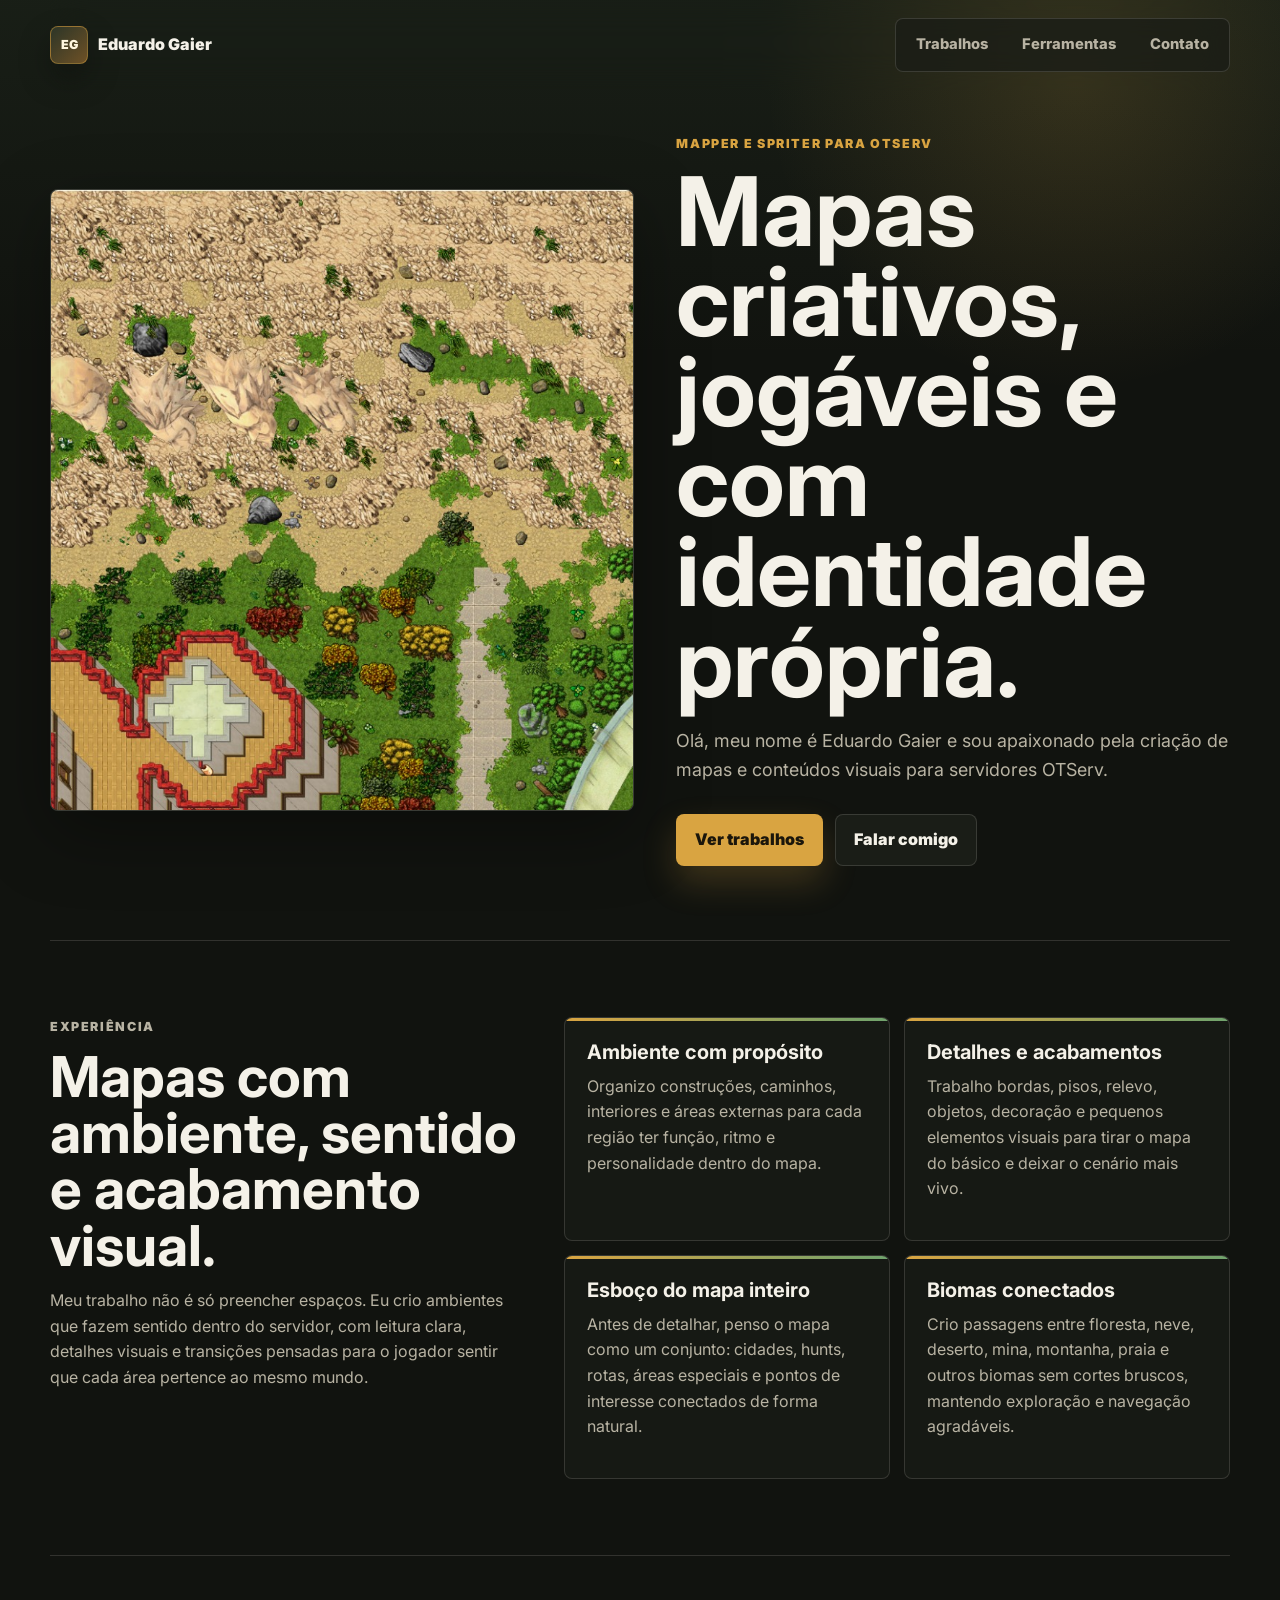
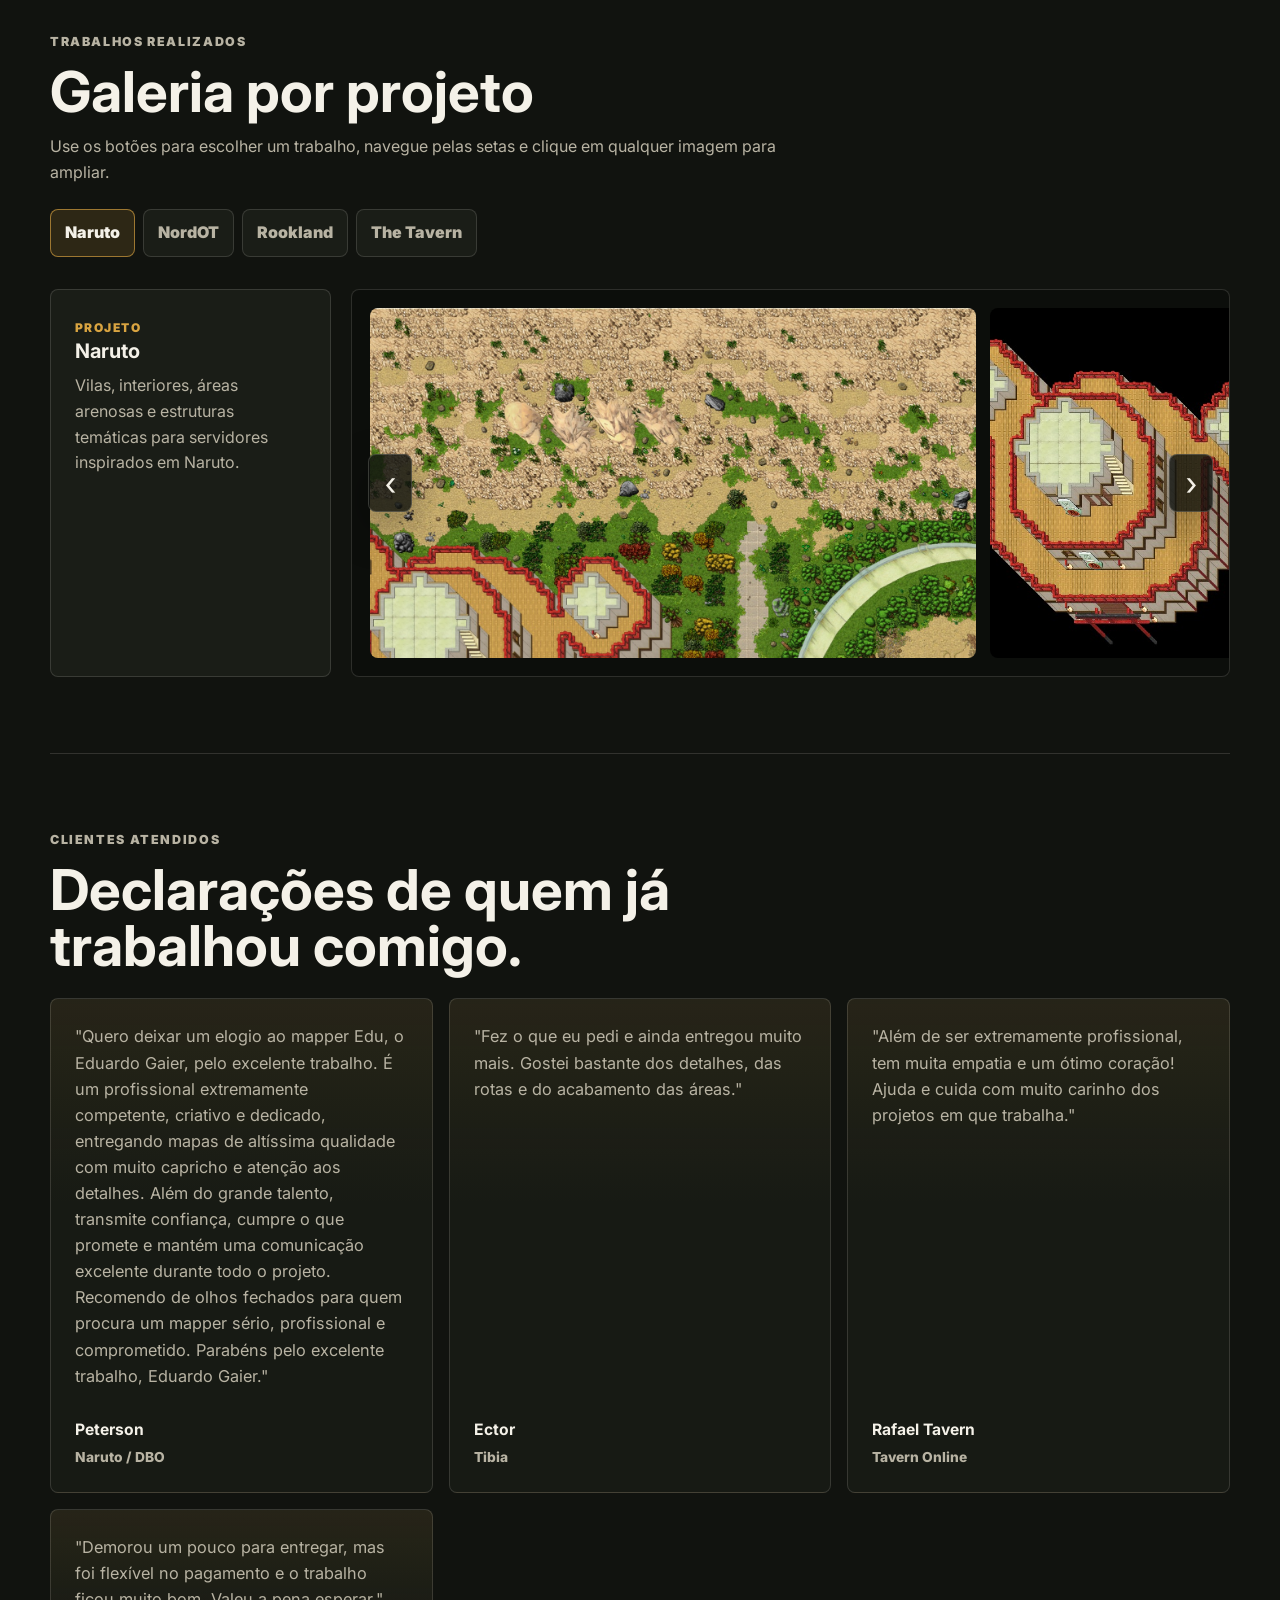
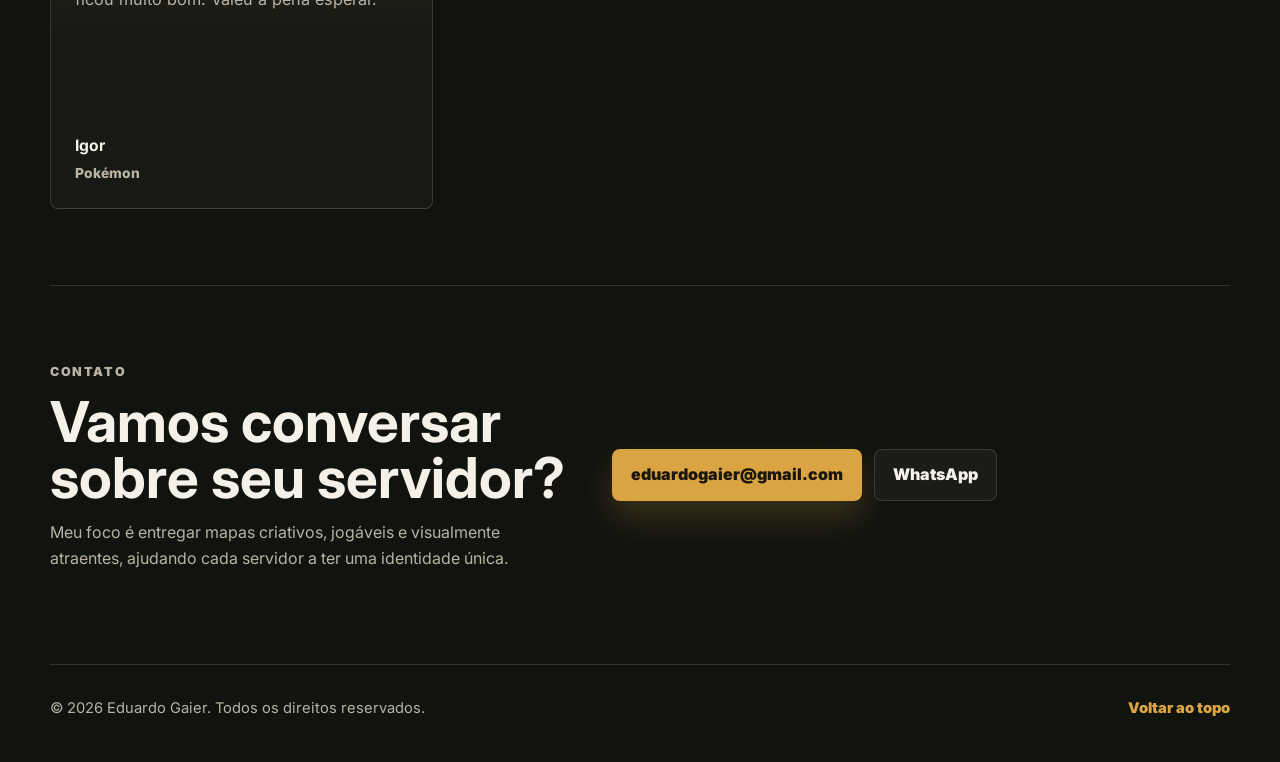
==== commit 17289707: "Reorganiza galeria principal e detalhes do PackLibrary" ====
--- a/index.html
+++ b/index.html
@@ -34,7 +34,7 @@
     <main>
       <section class="hero" id="inicio">
         <div class="hero-media">
-          <img src="images/tavern.png" alt="Mapa interno medieval criado para OTServ" />
+          <img src="images/naruto.jpg" alt="Mapa temático de Naruto criado para OTServ" />
         </div>
 
         <div class="hero-content">
@@ -108,59 +108,78 @@
         </div>
 
         <div class="work-tabs" role="tablist" aria-label="Selecionar trabalho">
-          <button class="work-tab active" type="button" role="tab" aria-selected="true" data-work="elfen">
-            Elfen Server
+          <button class="work-tab active" type="button" role="tab" aria-selected="true" data-work="naruto">
+            Naruto
           </button>
-          <button class="work-tab" type="button" role="tab" aria-selected="false" data-work="narutibia">
-            Narutibia
+          <button class="work-tab" type="button" role="tab" aria-selected="false" data-work="nordot">
+            NordOT
+          </button>
+          <button class="work-tab" type="button" role="tab" aria-selected="false" data-work="rookland">
+            Rookland
           </button>
           <button class="work-tab" type="button" role="tab" aria-selected="false" data-work="tavern">
             The Tavern
           </button>
-          <button class="work-tab" type="button" role="tab" aria-selected="false" data-work="nordot">
-            NordOT
-          </button>
-          <button class="work-tab" type="button" role="tab" aria-selected="false" data-work="middleearth">
-            MiddleEarth
-          </button>
-          <button class="work-tab" type="button" role="tab" aria-selected="false" data-work="split">
-            Naruto Split
-          </button>
         </div>
 
         <div class="work-panels">
-          <article class="work-panel active" id="work-elfen" data-work-panel="elfen">
+          <article class="work-panel active" id="work-naruto" data-work-panel="naruto">
             <div class="work-copy">
               <span>Projeto</span>
-              <h3>Elfen Server</h3>
-              <p>Áreas internas, construções, biblioteca, armazéns e composições de cidade.</p>
+              <h3>Naruto</h3>
+              <p>Vilas, interiores, áreas arenosas e estruturas temáticas para servidores inspirados em Naruto.</p>
             </div>
             <div class="carousel" data-carousel>
               <button class="carousel-arrow prev" type="button" aria-label="Imagem anterior">&lsaquo;</button>
               <div class="carousel-track">
-                <button class="gallery-image" type="button"><img src="images/Elfen%20server.jpg" alt="Área de cidade no Elfen Server" /></button>
-                <button class="gallery-image" type="button"><img src="images/armadosdsd.png" alt="Interior com detalhes de armazém" /></button>
-                <button class="gallery-image" type="button"><img src="images/armaria.png" alt="Construções e área urbana do Elfen Server" /></button>
-                <button class="gallery-image" type="button"><img src="images/biblioteca%202.png" alt="Biblioteca circular do Elfen Server" /></button>
-                <button class="gallery-image" type="button"><img src="images/dp1.png" alt="Interior de construção com mobília" /></button>
-                <button class="gallery-image" type="button"><img src="images/dp2.png" alt="Telhado e estrutura externa de construção" /></button>
+                <button class="gallery-image" type="button"><img src="images/naruto.jpg" alt="Mapa temático Naruto" /></button>
+                <button class="gallery-image" type="button"><img src="images/naruto1.png" alt="Área temática Naruto 1" /></button>
+                <button class="gallery-image" type="button"><img src="images/Naruto2.png" alt="Área temática Naruto 2" /></button>
+                <button class="gallery-image" type="button"><img src="images/Naruto3.png" alt="Área temática Naruto 3" /></button>
+                <button class="gallery-image" type="button"><img src="images/naruto4.png" alt="Área temática Naruto 4" /></button>
+                <button class="gallery-image" type="button"><img src="images/naruto5.png" alt="Área temática Naruto 5" /></button>
+                <button class="gallery-image" type="button"><img src="images/naruto6.png" alt="Área temática Naruto 6" /></button>
+                <button class="gallery-image" type="button"><img src="images/naruto7.png" alt="Área temática Naruto 7" /></button>
+                <button class="gallery-image" type="button"><img src="images/naruto8.png" alt="Área temática Naruto 8" /></button>
               </div>
               <button class="carousel-arrow next" type="button" aria-label="Próxima imagem">&rsaquo;</button>
             </div>
           </article>
 
-          <article class="work-panel" id="work-narutibia" data-work-panel="narutibia">
+          <article class="work-panel" id="work-nordot" data-work-panel="nordot">
             <div class="work-copy">
               <span>Projeto</span>
-              <h3>Narutibia</h3>
-              <p>Templos, áreas arenosas, vilas e sprites simples para composição visual.</p>
+              <h3>NordOT</h3>
+              <p>Áreas rochosas, cavernas, minas e ambientes subterrâneos para exploração.</p>
             </div>
             <div class="carousel" data-carousel>
               <button class="carousel-arrow prev" type="button" aria-label="Imagem anterior">&lsaquo;</button>
               <div class="carousel-track">
-                <button class="gallery-image" type="button"><img src="images/HOKAGUES.jpg" alt="Mapa de vila com monumento em área arenosa" /></button>
-                <button class="gallery-image" type="button"><img src="images/HOJESDS.jpg" alt="Sprite circular com variação visual" /></button>
-                <button class="gallery-image" type="button"><img src="images/ASDASD.png" alt="Sprite circular visto em diferentes escalas" /></button>
+                <button class="gallery-image" type="button"><img src="images/nordOt.png" alt="Mapa NordOT" /></button>
+                <button class="gallery-image" type="button"><img src="images/norot2.png" alt="Área NordOT 2" /></button>
+                <button class="gallery-image" type="button"><img src="images/nordot3.png" alt="Área NordOT 3" /></button>
+                <button class="gallery-image" type="button"><img src="images/nordot4.png" alt="Área NordOT 4" /></button>
+              </div>
+              <button class="carousel-arrow next" type="button" aria-label="Próxima imagem">&rsaquo;</button>
+            </div>
+          </article>
+
+          <article class="work-panel" id="work-rookland" data-work-panel="rookland">
+            <div class="work-copy">
+              <span>Projeto</span>
+              <h3>Rookland</h3>
+              <p>Cidades iniciais, construções, rotas e ambientes de fantasia com leitura clara para o jogador.</p>
+            </div>
+            <div class="carousel" data-carousel>
+              <button class="carousel-arrow prev" type="button" aria-label="Imagem anterior">&lsaquo;</button>
+              <div class="carousel-track">
+                <button class="gallery-image" type="button"><img src="images/rookland.png" alt="Mapa Rookland" /></button>
+                <button class="gallery-image" type="button"><img src="images/rookland1.png" alt="Área Rookland 1" /></button>
+                <button class="gallery-image" type="button"><img src="images/rookland2.png" alt="Área Rookland 2" /></button>
+                <button class="gallery-image" type="button"><img src="images/rookland4.jpg" alt="Área Rookland 4" /></button>
+                <button class="gallery-image" type="button"><img src="images/rookland5.png" alt="Área Rookland 5" /></button>
+                <button class="gallery-image" type="button"><img src="images/rookland6.png" alt="Área Rookland 6" /></button>
+                <button class="gallery-image" type="button"><img src="images/rookland%207.png" alt="Área Rookland 7" /></button>
               </div>
               <button class="carousel-arrow next" type="button" aria-label="Próxima imagem">&rsaquo;</button>
             </div>
@@ -169,67 +188,17 @@
           <article class="work-panel" id="work-tavern" data-work-panel="tavern">
             <div class="work-copy">
               <span>Projeto</span>
-              <h3>The Tavern Online</h3>
-              <p>Tavernas, docas, áreas congeladas e interiores com atmosfera medieval.</p>
+              <h3>The Tavern</h3>
+              <p>Tavernas, docas, interiores e áreas congeladas com atmosfera medieval.</p>
             </div>
             <div class="carousel" data-carousel>
               <button class="carousel-arrow prev" type="button" aria-label="Imagem anterior">&lsaquo;</button>
               <div class="carousel-track">
                 <button class="gallery-image" type="button"><img src="images/tavern.png" alt="Interior de taverna medieval" /></button>
+                <button class="gallery-image" type="button"><img src="images/tavern1.png" alt="Área The Tavern 1" /></button>
                 <button class="gallery-image" type="button"><img src="images/tavern%202.png" alt="Docas e barco em área de taverna" /></button>
                 <button class="gallery-image" type="button"><img src="images/tavernbarco.png" alt="Área costeira com barco e píer" /></button>
                 <button class="gallery-image" type="button"><img src="images/taverngelo.png" alt="Mapa congelado com elementos de gelo" /></button>
-                <button class="gallery-image" type="button"><img src="images/sala%20de%20eventos.png" alt="Sala de eventos com cenário nevado" /></button>
-              </div>
-              <button class="carousel-arrow next" type="button" aria-label="Próxima imagem">&rsaquo;</button>
-            </div>
-          </article>
-
-          <article class="work-panel" id="work-nordot" data-work-panel="nordot">
-            <div class="work-copy">
-              <span>Projeto</span>
-              <h3>NordOT</h3>
-              <p>Minas, cavernas, áreas de minério e espaços subterrâneos para exploração.</p>
-            </div>
-            <div class="carousel" data-carousel>
-              <button class="carousel-arrow prev" type="button" aria-label="Imagem anterior">&lsaquo;</button>
-              <div class="carousel-track">
-                <button class="gallery-image" type="button"><img src="images/mina.png" alt="Área de mina com cenário rochoso e neve" /></button>
-                <button class="gallery-image" type="button"><img src="images/minerios1.png" alt="Entrada de mina com minérios ao redor" /></button>
-                <button class="gallery-image" type="button"><img src="images/minerios%202.png" alt="Interior de mina com pontos de minério" /></button>
-              </div>
-              <button class="carousel-arrow next" type="button" aria-label="Próxima imagem">&rsaquo;</button>
-            </div>
-          </article>
-
-          <article class="work-panel" id="work-middleearth" data-work-panel="middleearth">
-            <div class="work-copy">
-              <span>Projeto</span>
-              <h3>MiddleEarth</h3>
-              <p>Templos, montanhas, áreas externas e ambientes de fantasia customizados.</p>
-            </div>
-            <div class="carousel" data-carousel>
-              <button class="carousel-arrow prev" type="button" aria-label="Imagem anterior">&lsaquo;</button>
-              <div class="carousel-track">
-                <button class="gallery-image" type="button"><img src="images/templo4.png" alt="Templo circular em ambiente de fantasia" /></button>
-                <button class="gallery-image" type="button"><img src="images/asd33re.png" alt="Área externa com montanhas nevadas" /></button>
-              </div>
-              <button class="carousel-arrow next" type="button" aria-label="Próxima imagem">&rsaquo;</button>
-            </div>
-          </article>
-
-          <article class="work-panel" id="work-split" data-work-panel="split">
-            <div class="work-copy">
-              <span>Projeto</span>
-              <h3>Naruto Split</h3>
-              <p>Mapas temáticos, construções e áreas de evento para servidores inspirados em Naruto.</p>
-            </div>
-            <div class="carousel" data-carousel>
-              <button class="carousel-arrow prev" type="button" aria-label="Imagem anterior">&lsaquo;</button>
-              <div class="carousel-track">
-                <button class="gallery-image" type="button"><img src="images/HOKAGUES.jpg" alt="Vila temática de Naruto Split" /></button>
-                <button class="gallery-image" type="button"><img src="images/ASDASD.png" alt="Sprite temático para Naruto Split" /></button>
-                <button class="gallery-image" type="button"><img src="images/sala%20de%20eventos.png" alt="Área de evento temática" /></button>
               </div>
               <button class="carousel-arrow next" type="button" aria-label="Próxima imagem">&rsaquo;</button>
             </div>
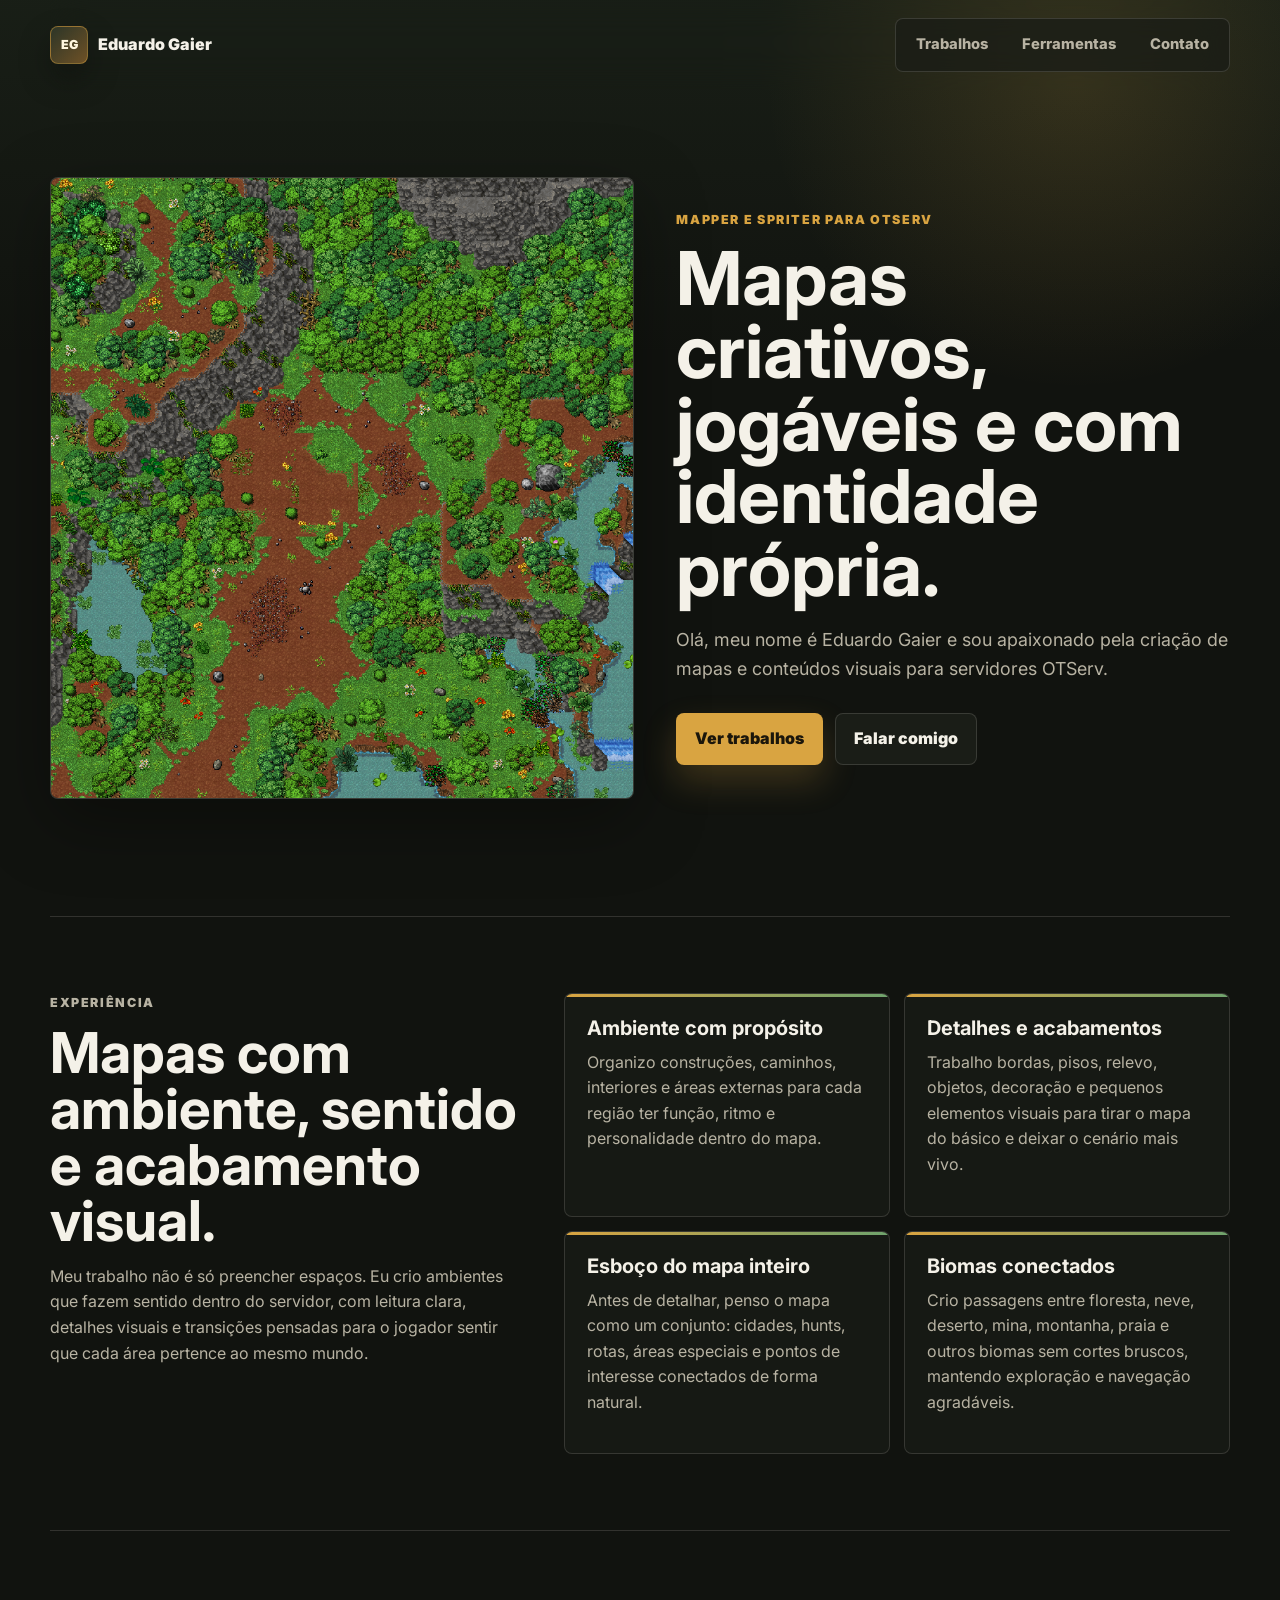
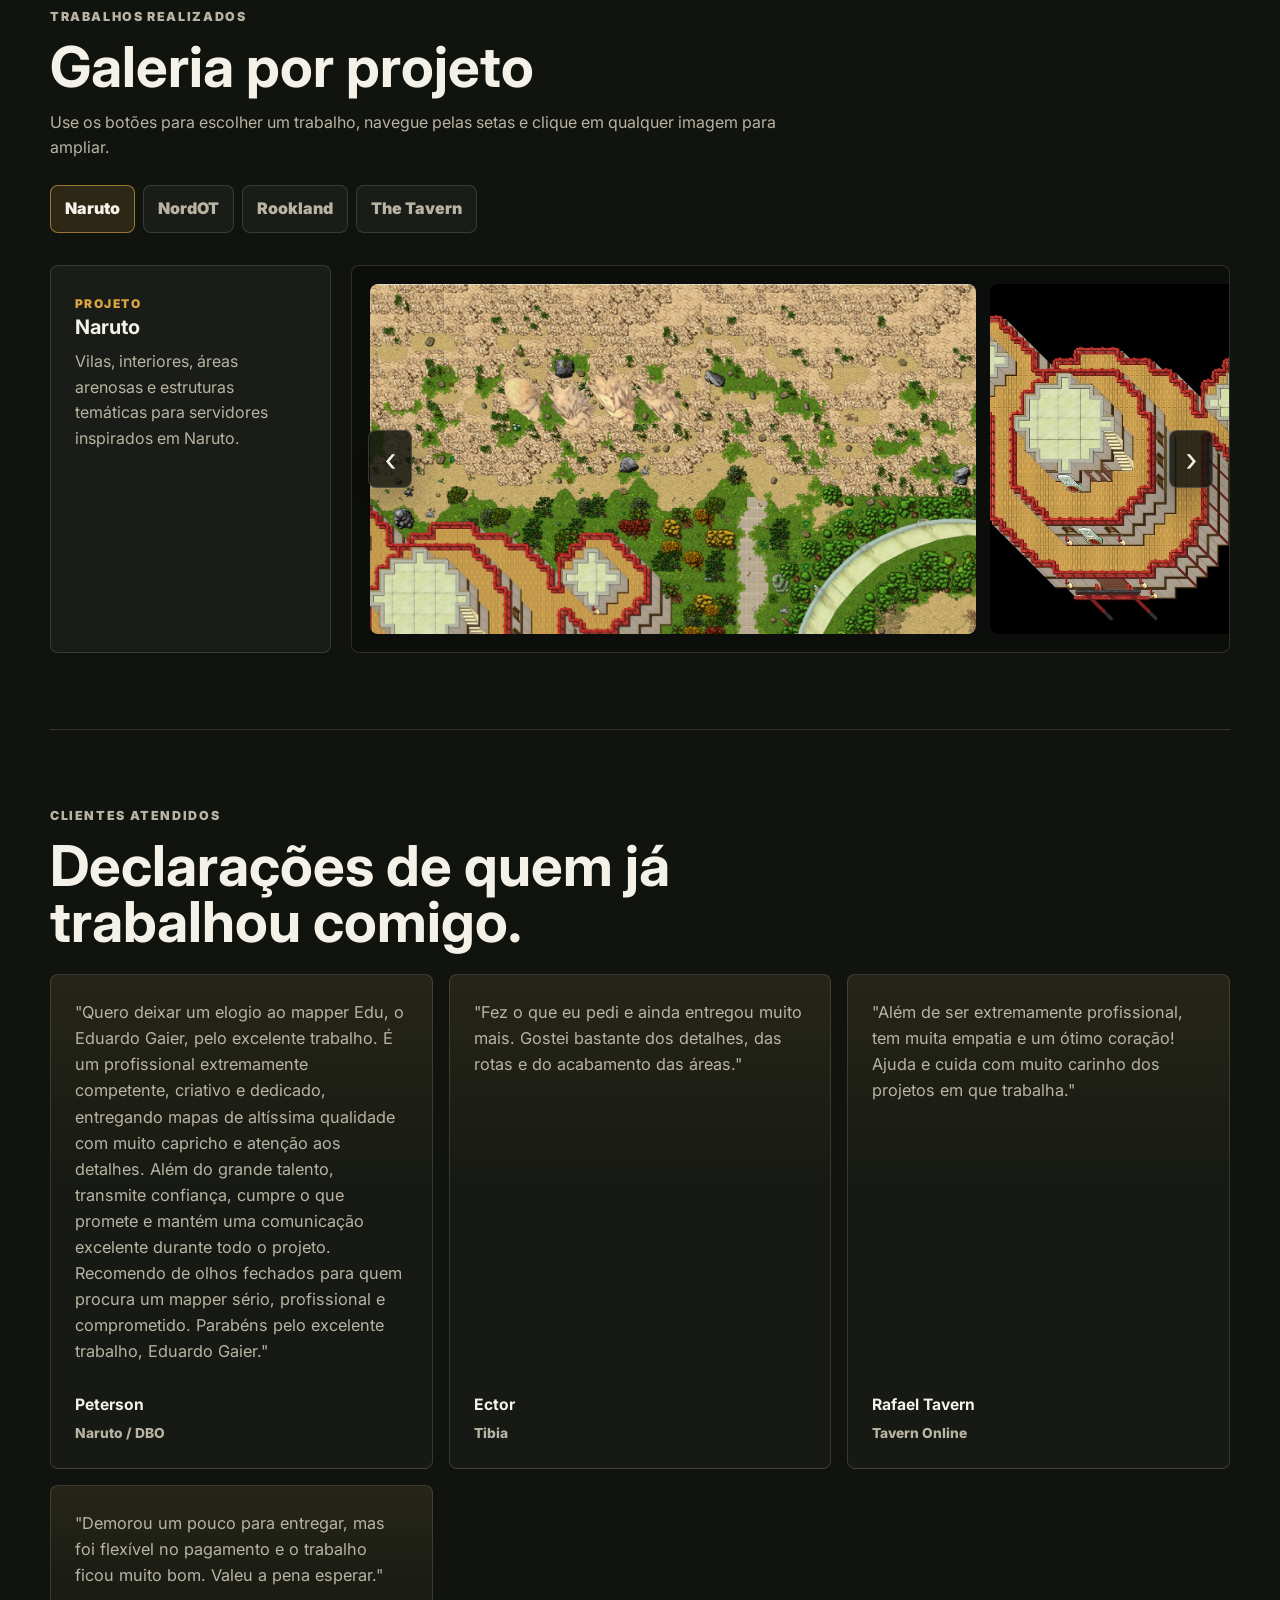
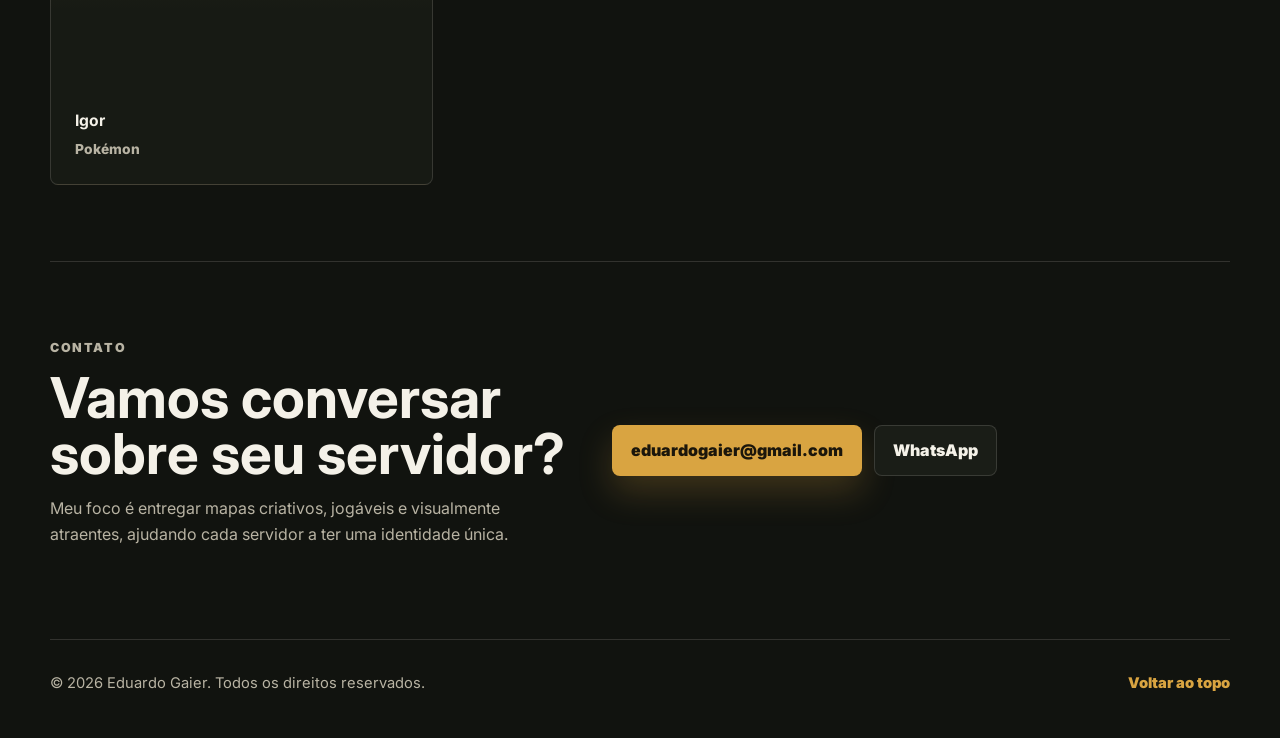
==== commit 1f98301b: "Ajusta hero da pagina principal" ====
--- a/index.html
+++ b/index.html
@@ -32,9 +32,9 @@
     </header>
 
     <main>
-      <section class="hero" id="inicio">
+      <section class="hero home-hero" id="inicio">
         <div class="hero-media">
-          <img src="images/naruto.jpg" alt="Mapa temático de Naruto criado para OTServ" />
+          <img src="images/naruto8.png" alt="Mapa temático de Naruto criado para OTServ" />
         </div>
 
         <div class="hero-content">
--- a/styles.css
+++ b/styles.css
@@ -151,6 +151,48 @@
   object-fit: cover;
 }
 
+.home-hero h1 {
+  font-size: clamp(2.6rem, 5.8vw, 5.2rem);
+  line-height: 0.98;
+}
+
+.rme-hero {
+  position: relative;
+  isolation: isolate;
+  display: flex;
+  justify-content: flex-end;
+  min-height: auto;
+  margin-top: 46px;
+  padding: 34px;
+  border: 1px solid var(--line);
+  border-radius: 8px;
+  background:
+    linear-gradient(90deg, rgba(17, 19, 15, 0.28), rgba(17, 19, 15, 0.94) 58%),
+    url("images/ferramentas/ferramentas.png") left center / cover no-repeat,
+    rgba(26, 29, 23, 0.68);
+  box-shadow: var(--shadow);
+}
+
+.rme-hero .hero-content {
+  max-width: 520px;
+  padding: clamp(20px, 3vw, 42px) 0;
+}
+
+.rme-hero h1 {
+  font-size: clamp(2.35rem, 4.2vw, 4rem);
+  line-height: 0.98;
+}
+
+.rme-hero .hero-copy {
+  max-width: 500px;
+  margin-bottom: 24px;
+  font-size: 1rem;
+}
+
+.tool-hero h1 {
+  font-size: clamp(2.5rem, 5.4vw, 5.1rem);
+}
+
 .hero-content {
   max-width: 640px;
 }
@@ -253,6 +295,11 @@
   padding: 34px 0;
 }
 
+main > .tool-menu:first-child {
+  border-top: 0;
+  padding-top: 24px;
+}
+
 .tool-menu {
   display: flex;
   align-items: center;
@@ -756,6 +803,19 @@
     order: 2;
   }
 
+  .rme-hero {
+    display: grid;
+    padding: 22px;
+    background:
+      linear-gradient(180deg, rgba(17, 19, 15, 0.44), rgba(17, 19, 15, 0.92) 56%),
+      url("images/ferramentas/ferramentas.png") center top / cover no-repeat,
+      rgba(26, 29, 23, 0.68);
+  }
+
+  .rme-hero .hero-content {
+    padding-top: clamp(170px, 40vw, 280px);
+  }
+
   .carousel {
     min-height: 330px;
   }
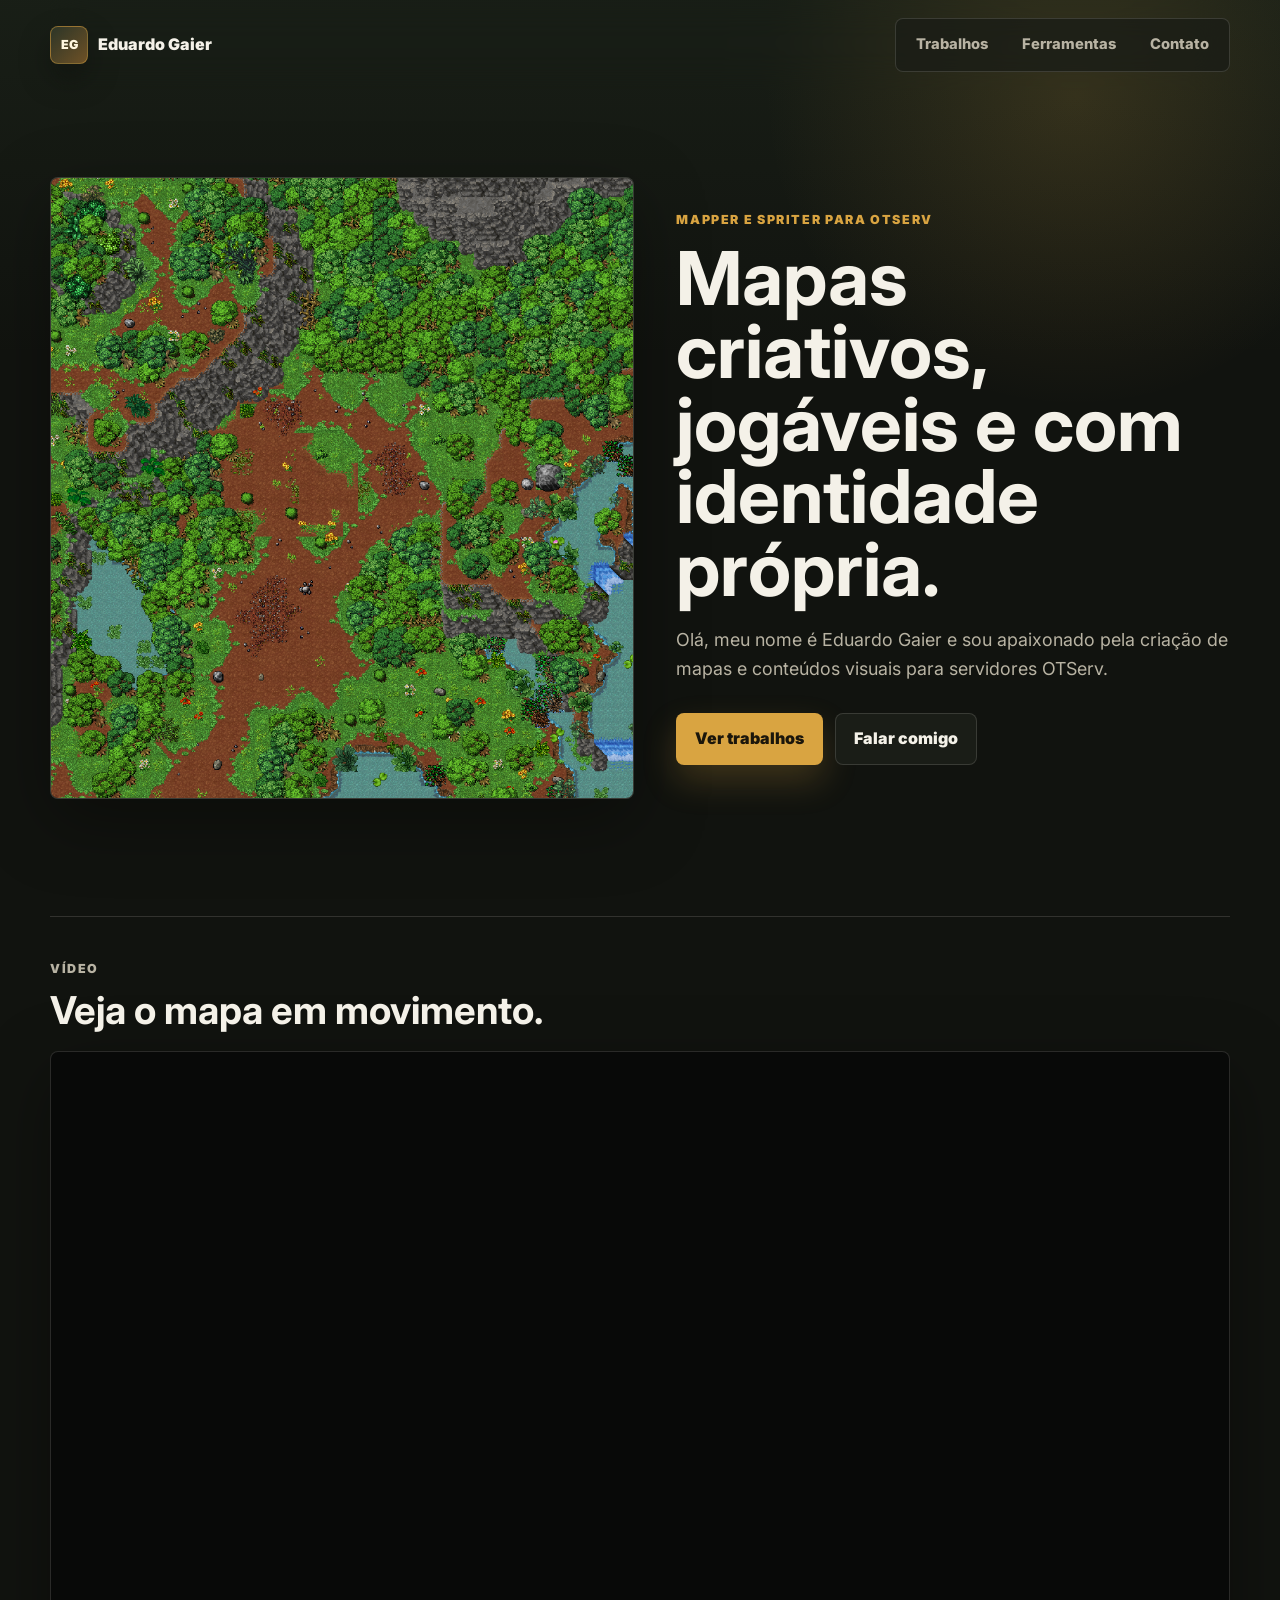
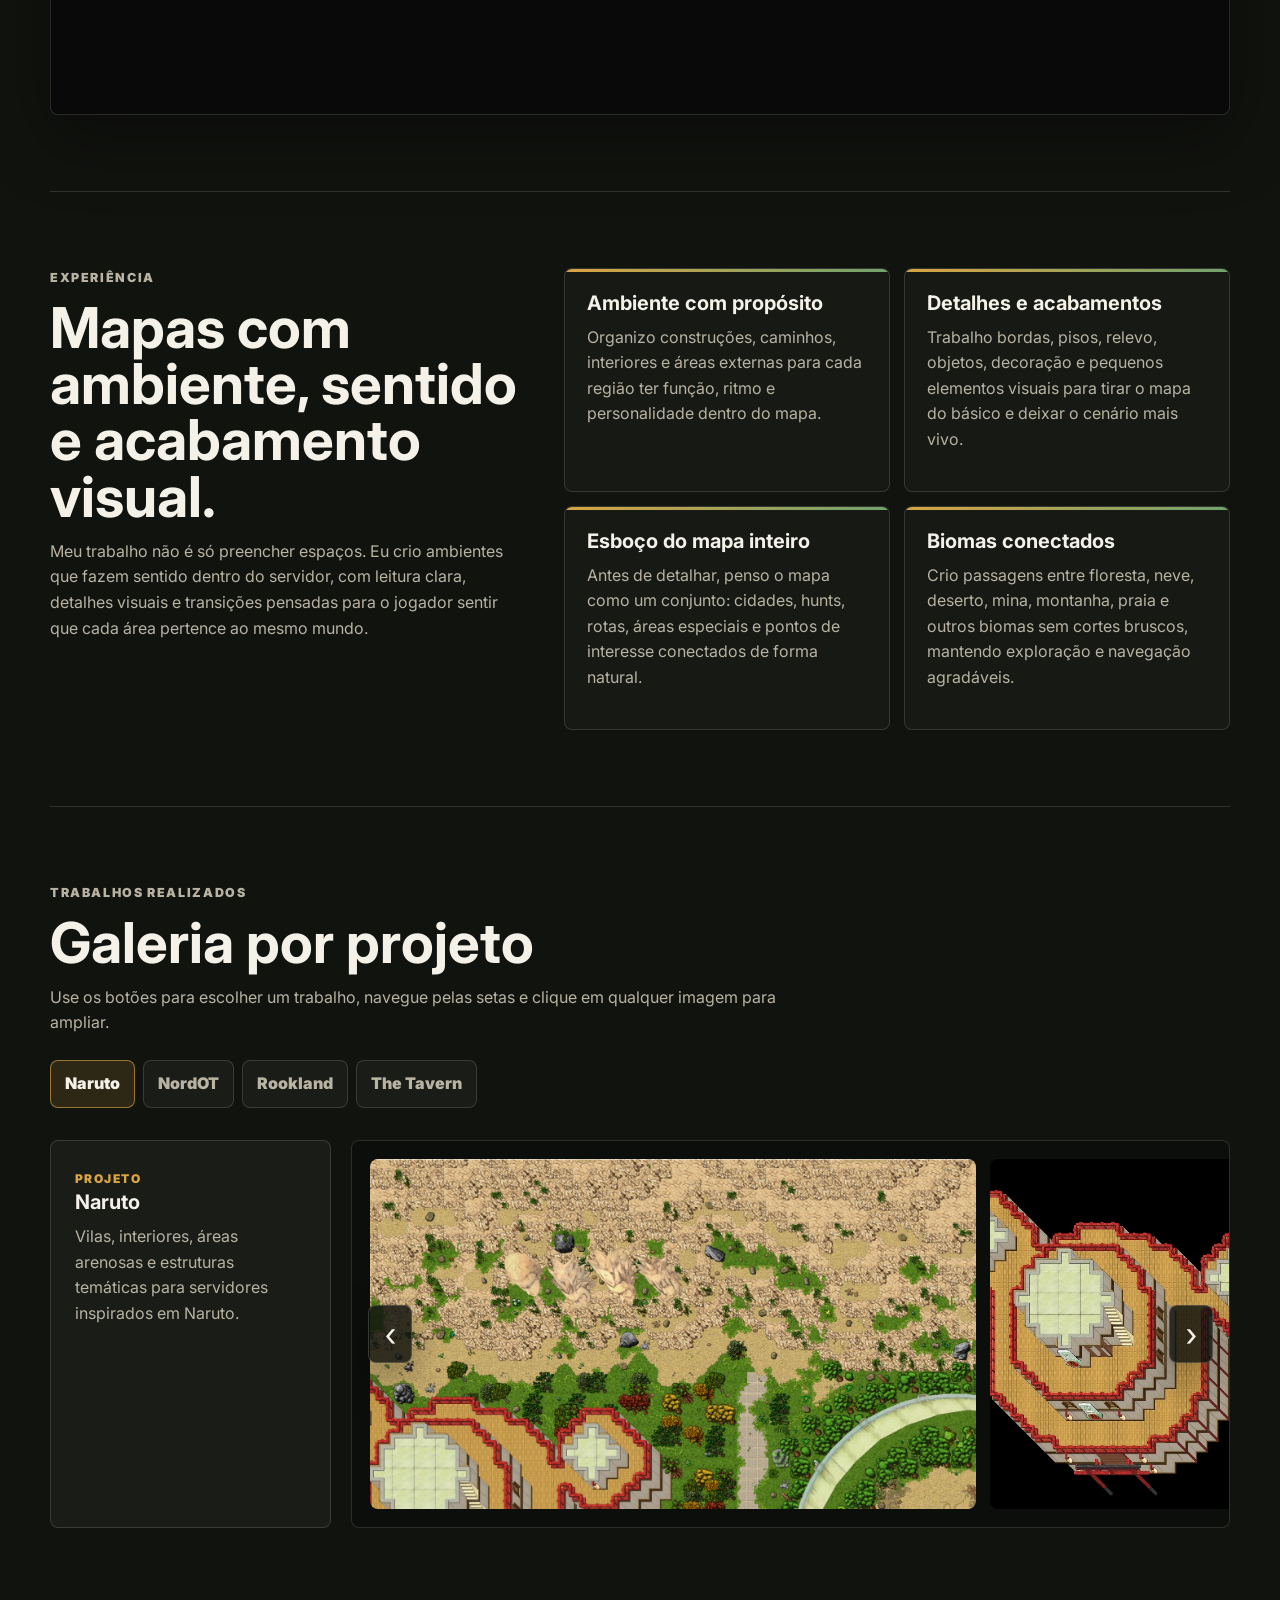
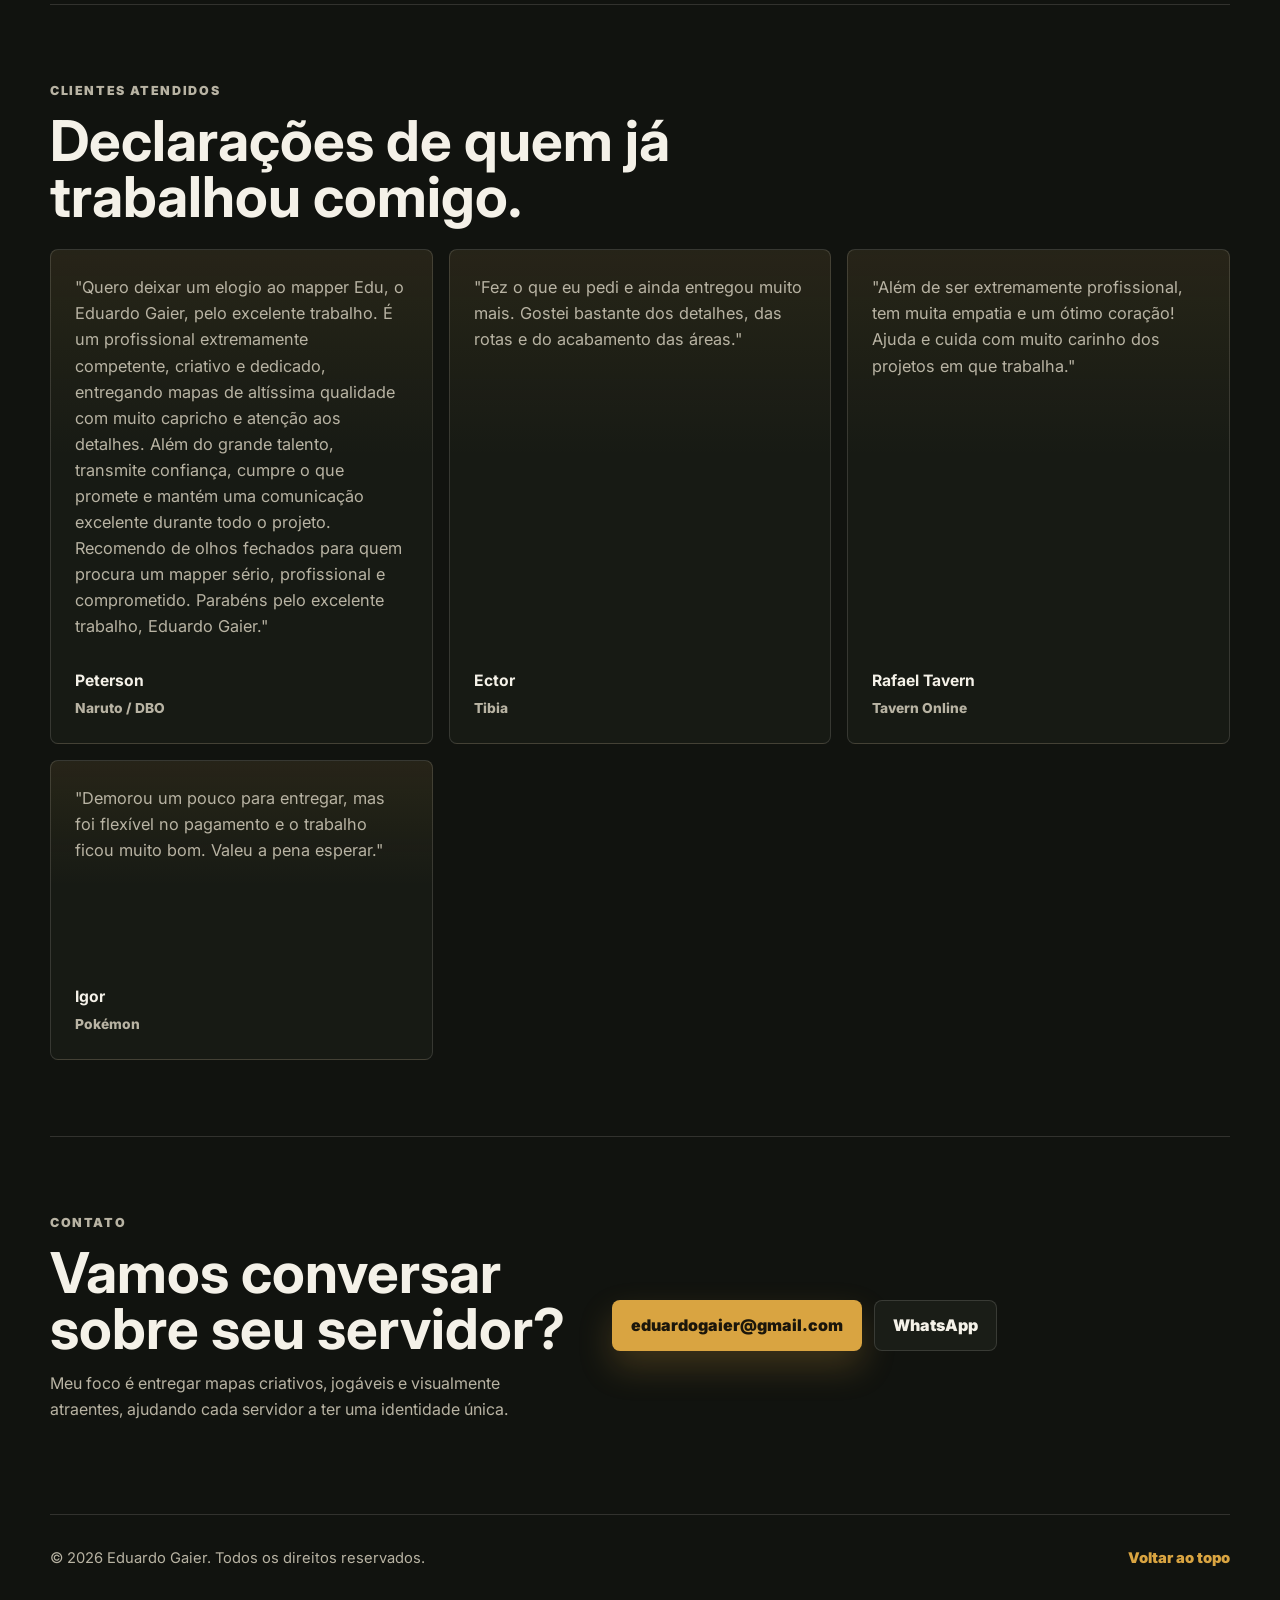
==== commit ae605a25: "Adiciona video incorporado a pagina inicial" ====
--- a/index.html
+++ b/index.html
@@ -51,6 +51,23 @@
         </div>
       </section>
 
+      <section class="video-showcase section-band" aria-labelledby="video-title">
+        <div class="section-heading">
+          <p class="eyebrow">Vídeo</p>
+          <h2 id="video-title">Veja o mapa em movimento.</h2>
+        </div>
+        <div class="video-frame">
+          <iframe
+            src="https://www.youtube-nocookie.com/embed/DCAR6YSOfcc"
+            title="Vídeo de apresentação dos mapas de Eduardo Gaier"
+            loading="lazy"
+            referrerpolicy="strict-origin-when-cross-origin"
+            allow="accelerometer; autoplay; clipboard-write; encrypted-media; gyroscope; picture-in-picture; web-share"
+            allowfullscreen
+          ></iframe>
+        </div>
+      </section>
+
       <section class="intro section-band" aria-labelledby="sobre-title">
         <div>
           <p class="eyebrow">Experiência</p>
--- a/styles.css
+++ b/styles.css
@@ -156,41 +156,52 @@
   line-height: 0.98;
 }
 
-.rme-hero {
+.rme-hero,
+.tool-hero {
   position: relative;
   isolation: isolate;
   display: flex;
+  align-items: center;
   justify-content: flex-end;
-  min-height: auto;
+  min-height: clamp(520px, 48vw, 610px);
   margin-top: 46px;
   padding: 34px;
   border: 1px solid var(--line);
   border-radius: 8px;
+  box-shadow: var(--shadow);
+}
+
+.rme-hero {
   background:
     linear-gradient(90deg, rgba(17, 19, 15, 0.28), rgba(17, 19, 15, 0.94) 58%),
+    url("images/rme/rmeintro.png") left center / cover no-repeat,
+    rgba(26, 29, 23, 0.68);
+}
+
+.tool-hero {
+  background:
+    linear-gradient(90deg, rgba(17, 19, 15, 0.2), rgba(17, 19, 15, 0.95) 58%),
     url("images/ferramentas/ferramentas.png") left center / cover no-repeat,
     rgba(26, 29, 23, 0.68);
-  box-shadow: var(--shadow);
-}
-
-.rme-hero .hero-content {
+}
+
+.rme-hero .hero-content,
+.tool-hero .hero-content {
   max-width: 520px;
   padding: clamp(20px, 3vw, 42px) 0;
 }
 
-.rme-hero h1 {
+.rme-hero h1,
+.tool-hero h1 {
   font-size: clamp(2.35rem, 4.2vw, 4rem);
   line-height: 0.98;
 }
 
-.rme-hero .hero-copy {
+.rme-hero .hero-copy,
+.tool-hero .hero-copy {
   max-width: 500px;
   margin-bottom: 24px;
   font-size: 1rem;
-}
-
-.tool-hero h1 {
-  font-size: clamp(2.5rem, 5.4vw, 5.1rem);
 }
 
 .hero-content {
@@ -291,6 +302,35 @@
   border-top: 1px solid var(--line);
 }
 
+.video-showcase {
+  padding-top: 42px;
+}
+
+.video-showcase .section-heading {
+  margin-bottom: 22px;
+}
+
+.video-showcase .section-heading h2 {
+  font-size: clamp(1.9rem, 3vw, 2.8rem);
+}
+
+.video-frame {
+  width: 100%;
+  aspect-ratio: 16 / 9;
+  overflow: hidden;
+  border: 1px solid var(--line);
+  border-radius: 8px;
+  background: #080908;
+  box-shadow: var(--shadow);
+}
+
+.video-frame iframe {
+  display: block;
+  width: 100%;
+  height: 100%;
+  border: 0;
+}
+
 .compact-band {
   padding: 34px 0;
 }
@@ -369,6 +409,33 @@
 
 .feature-strip > .craft-list {
   grid-column: 1 / -1;
+}
+
+.split-copy {
+  display: grid;
+  grid-template-columns: minmax(260px, 0.72fr) minmax(320px, 1fr);
+  gap: 42px;
+  align-items: start;
+}
+
+.split-copy .eyebrow {
+  grid-column: 1 / -1;
+  margin-bottom: 0;
+}
+
+.split-copy h2,
+.split-copy .intro-lead {
+  margin-bottom: 0;
+}
+
+.split-copy h2 {
+  font-size: clamp(1.9rem, 2.9vw, 3rem);
+  line-height: 1.05;
+}
+
+.split-copy .intro-lead {
+  max-width: 560px;
+  font-size: 1.02rem;
 }
 
 .stats-grid {
@@ -794,6 +861,10 @@
     width: 100%;
   }
 
+  .split-copy {
+    grid-template-columns: 1fr;
+  }
+
   .hero {
     min-height: auto;
     padding-top: 28px;
@@ -803,16 +874,28 @@
     order: 2;
   }
 
-  .rme-hero {
+  .rme-hero,
+  .tool-hero {
     display: grid;
     padding: 22px;
+  }
+
+  .rme-hero {
+    background:
+      linear-gradient(180deg, rgba(17, 19, 15, 0.44), rgba(17, 19, 15, 0.92) 56%),
+      url("images/rme/rmeintro.png") center top / cover no-repeat,
+      rgba(26, 29, 23, 0.68);
+  }
+
+  .tool-hero {
     background:
       linear-gradient(180deg, rgba(17, 19, 15, 0.44), rgba(17, 19, 15, 0.92) 56%),
       url("images/ferramentas/ferramentas.png") center top / cover no-repeat,
       rgba(26, 29, 23, 0.68);
   }
 
-  .rme-hero .hero-content {
+  .rme-hero .hero-content,
+  .tool-hero .hero-content {
     padding-top: clamp(170px, 40vw, 280px);
   }
 
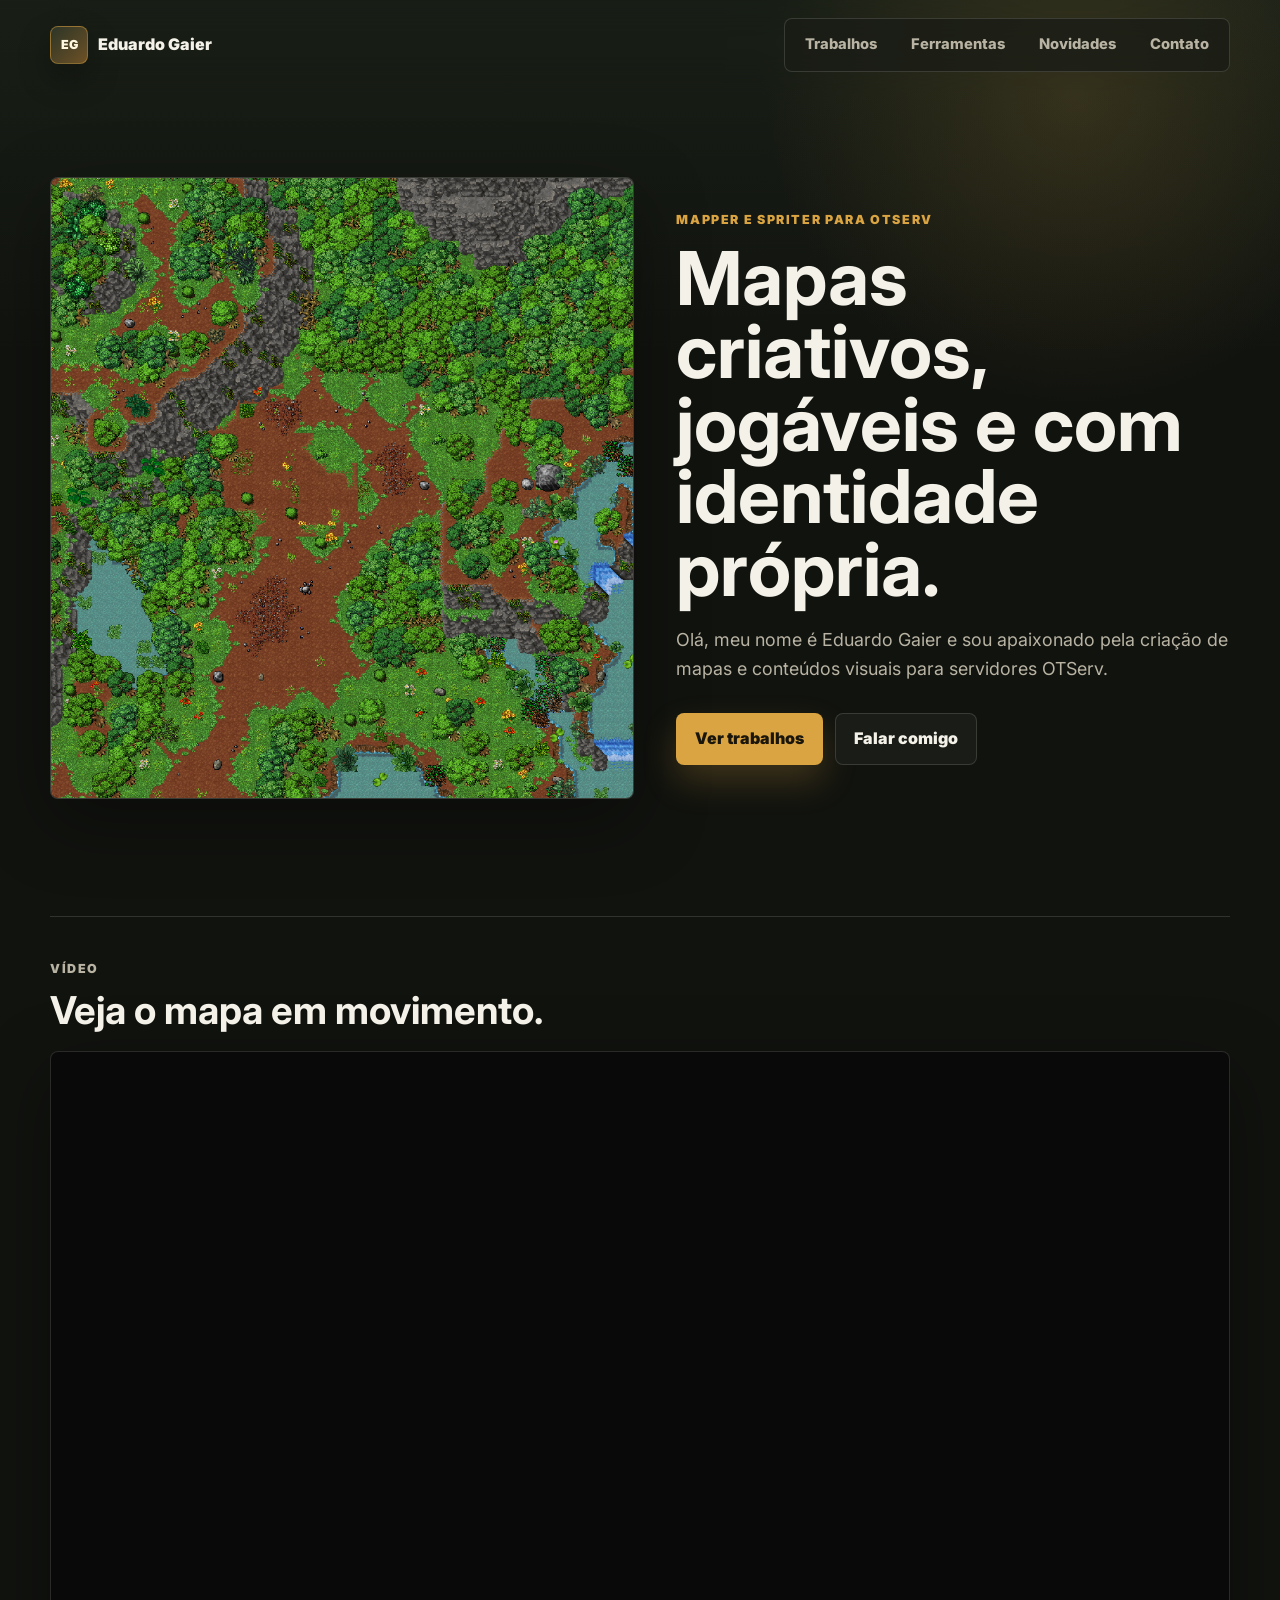
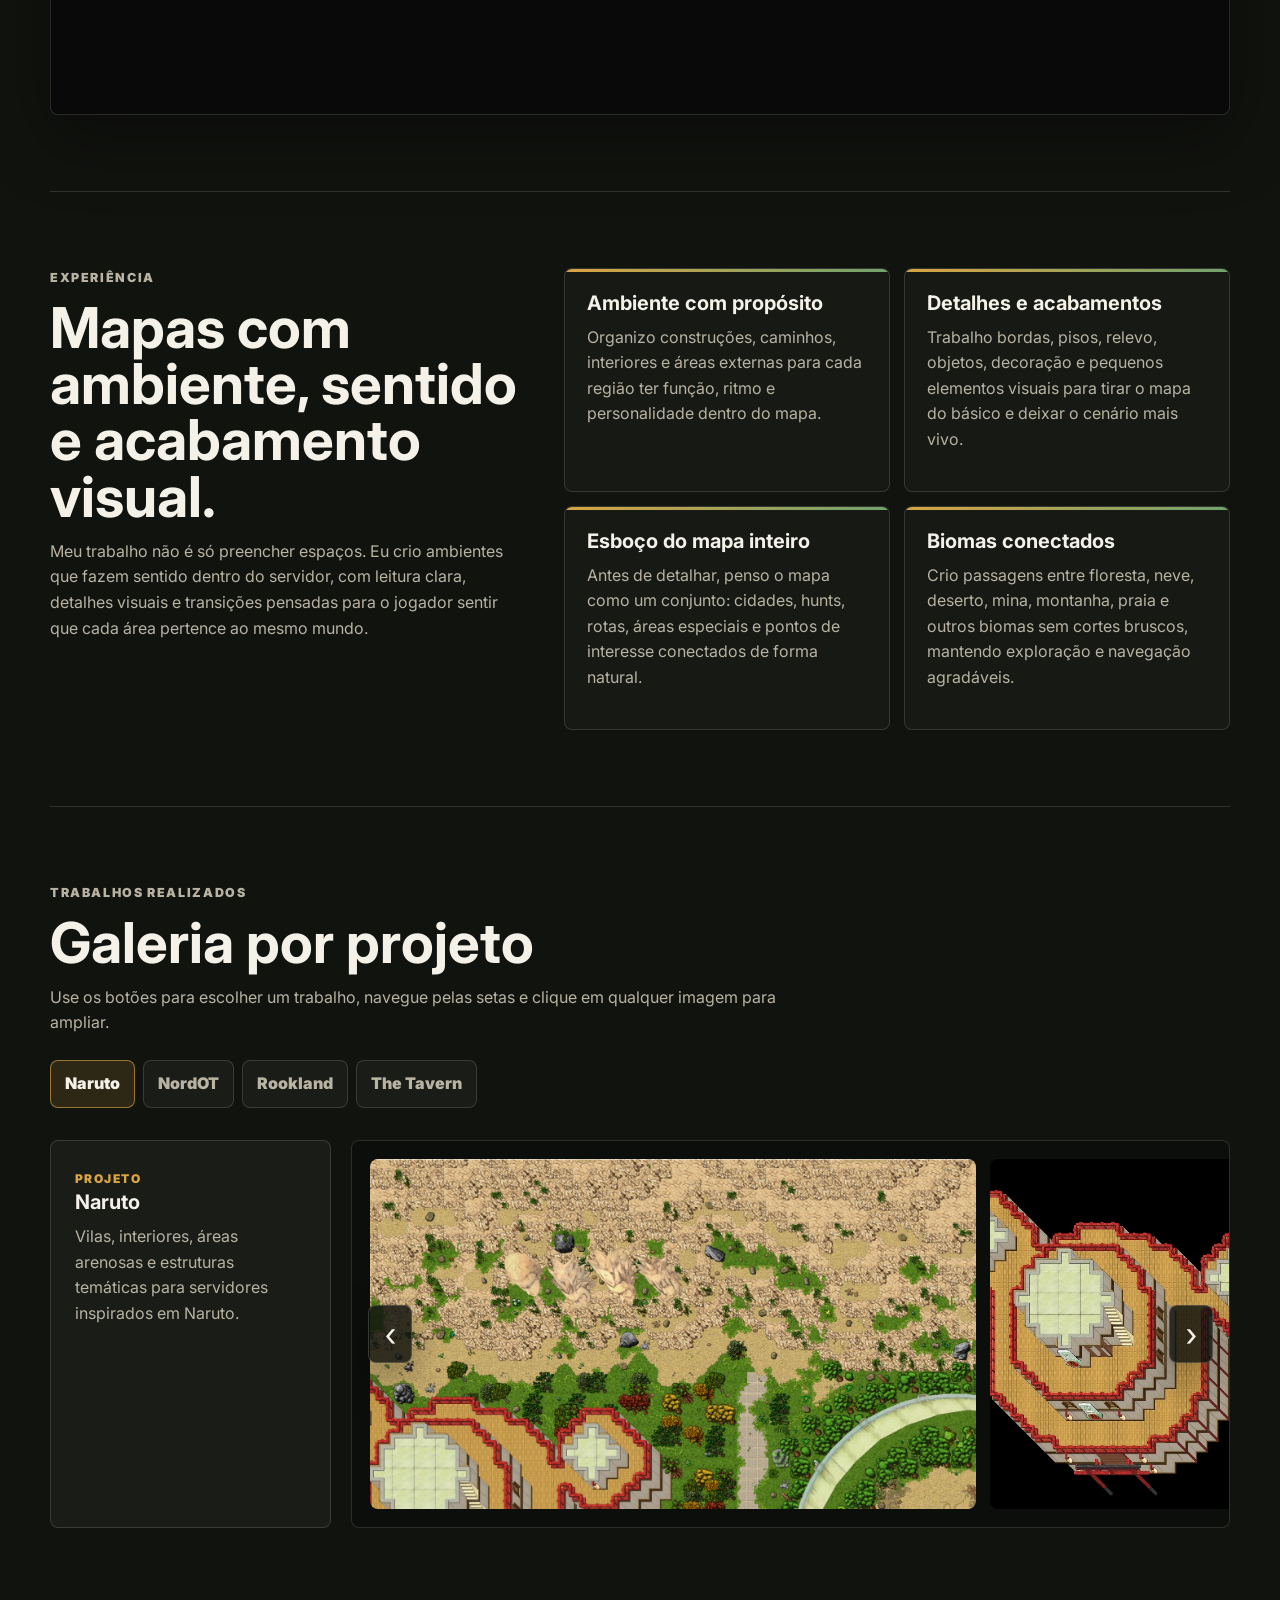
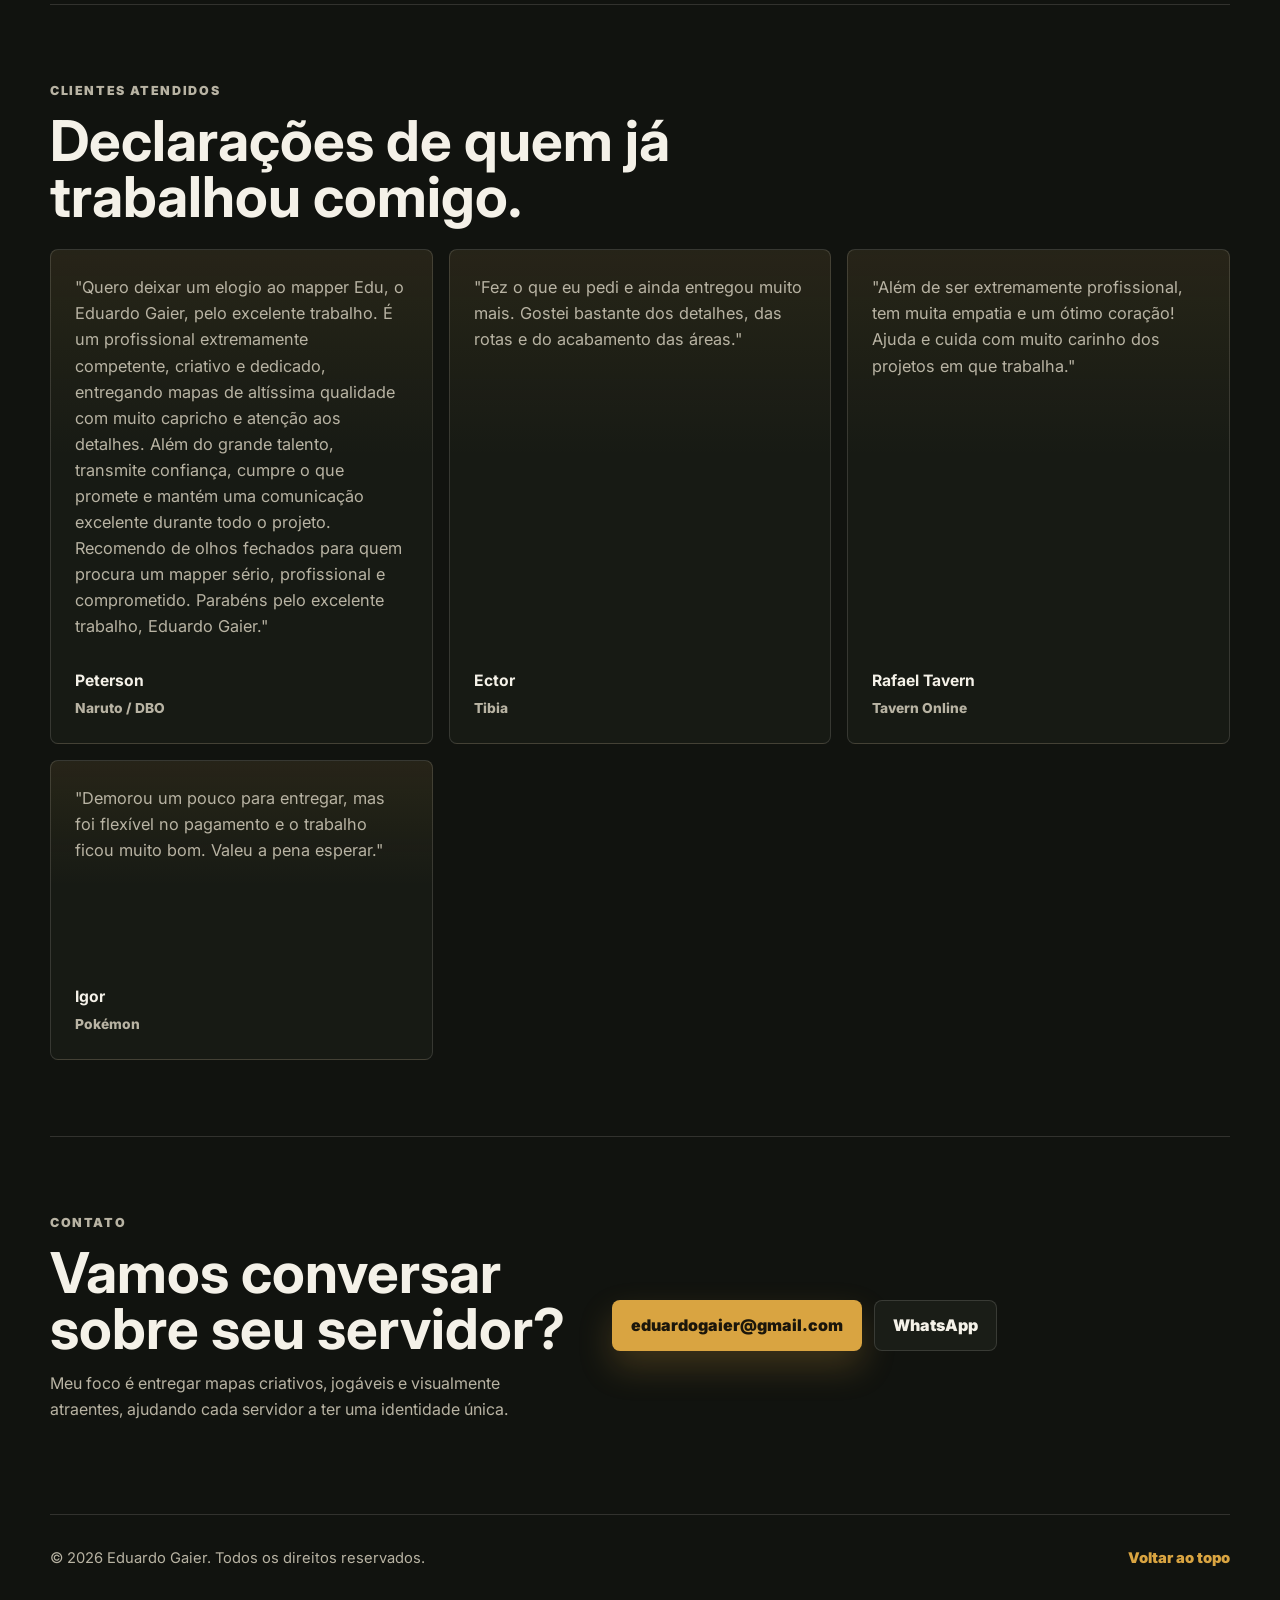
==== commit c72dc9e7: "Adiciona pagina de novidades do Map Editor" ====
--- a/index.html
+++ b/index.html
@@ -27,6 +27,7 @@
       <nav class="nav" aria-label="Navegação principal">
         <a href="#trabalhos">Trabalhos</a>
         <a href="rme.html">Ferramentas</a>
+        <a href="novidades.html">Novidades</a>
         <a href="#contato">Contato</a>
       </nav>
     </header>
--- a/styles.css
+++ b/styles.css
@@ -511,6 +511,81 @@
 .section-heading {
   max-width: 760px;
   margin-bottom: 24px;
+}
+
+.news-heading {
+  padding-top: 64px;
+  padding-bottom: 48px;
+}
+
+.news-heading h1 {
+  max-width: 900px;
+  margin-bottom: 18px;
+  font-size: clamp(2.7rem, 5.4vw, 5rem);
+  line-height: 0.98;
+}
+
+.news-lead {
+  max-width: 760px;
+  margin-bottom: 12px;
+  color: var(--muted);
+  font-size: 1.12rem;
+}
+
+.news-date {
+  margin-bottom: 0;
+  color: var(--accent);
+  font-size: 0.88rem;
+  font-weight: 800;
+}
+
+.news-entry {
+  display: grid;
+  grid-template-columns: minmax(0, 1.1fr) minmax(320px, 0.9fr);
+  gap: 38px;
+  align-items: center;
+}
+
+.news-image {
+  overflow: hidden;
+  border: 1px solid var(--line);
+  border-radius: 8px;
+  background: #0a0d12;
+}
+
+.news-image img {
+  width: 100%;
+  aspect-ratio: 1.55 / 1;
+  object-fit: contain;
+}
+
+.news-copy h2 {
+  margin-bottom: 16px;
+  font-size: clamp(1.9rem, 3vw, 3rem);
+  line-height: 1.05;
+}
+
+.news-copy p:not(.eyebrow) {
+  color: var(--muted);
+}
+
+.news-notice {
+  padding: 14px 16px;
+  border-left: 3px solid var(--brand);
+  background: rgba(217, 164, 65, 0.09);
+  color: var(--text) !important;
+}
+
+.news-tools > .section-heading {
+  max-width: 820px;
+}
+
+.news-tools > .section-heading h2 {
+  font-size: clamp(2rem, 3.5vw, 3rem);
+}
+
+.news-feature-list {
+  grid-template-columns: repeat(3, minmax(0, 1fr));
 }
 
 .work-tabs {
@@ -847,9 +922,14 @@
   .intro,
   .tools,
   .feature-strip,
+  .news-entry,
   .contact,
   .work-panel.active {
     grid-template-columns: 1fr;
+  }
+
+  .news-feature-list {
+    grid-template-columns: repeat(2, minmax(0, 1fr));
   }
 
   .tool-menu {
